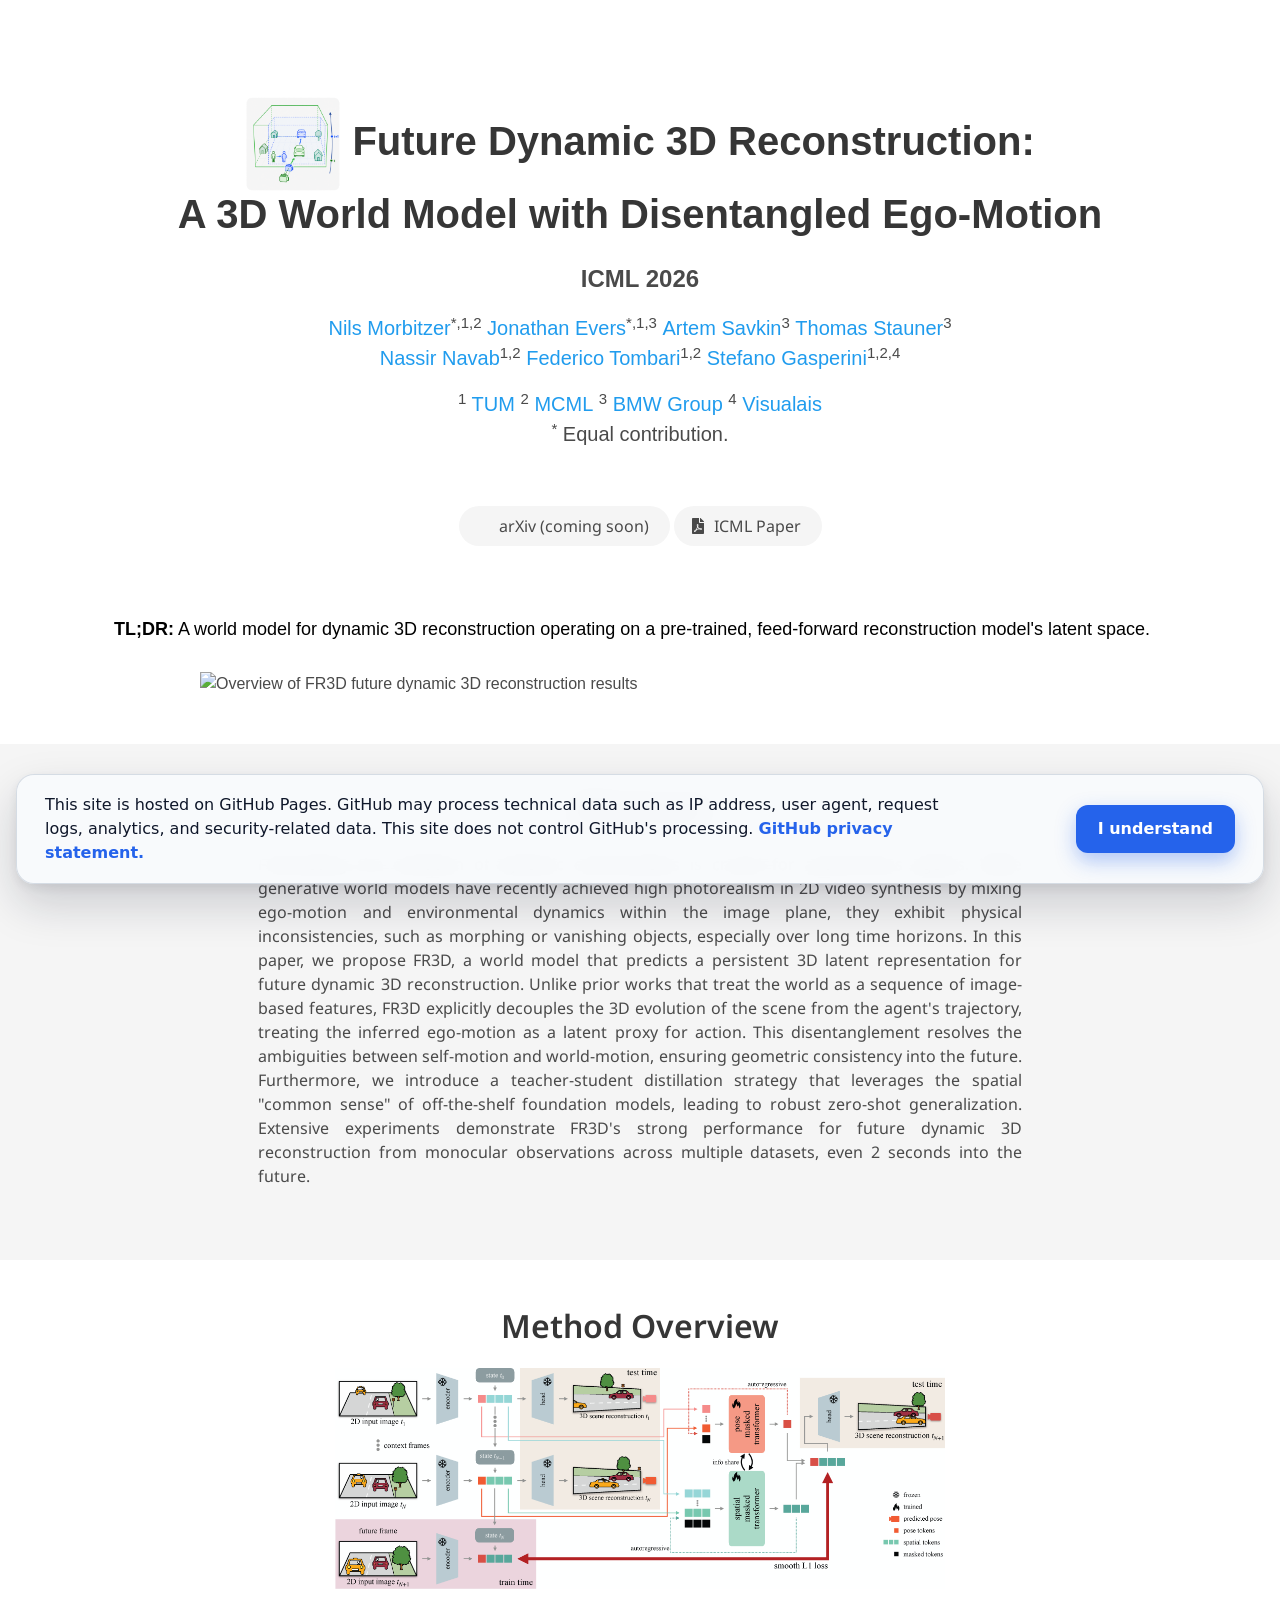
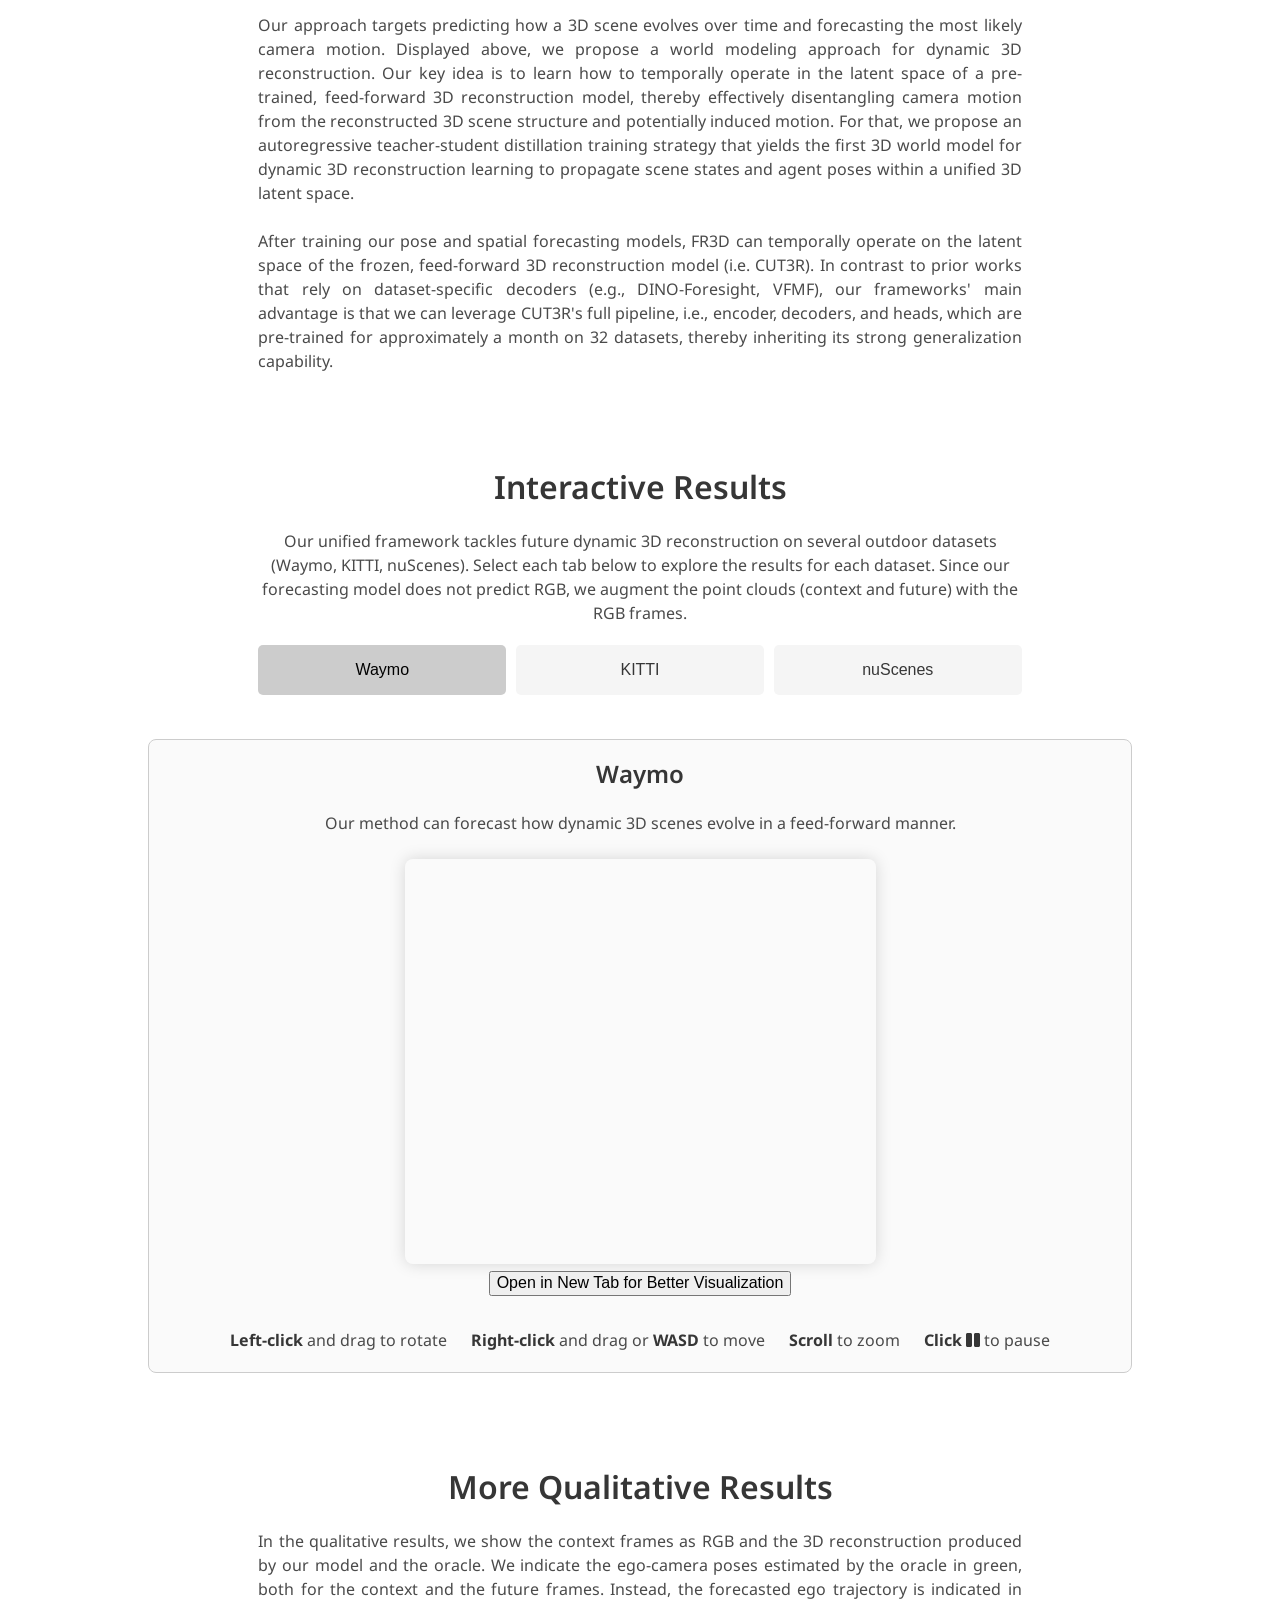
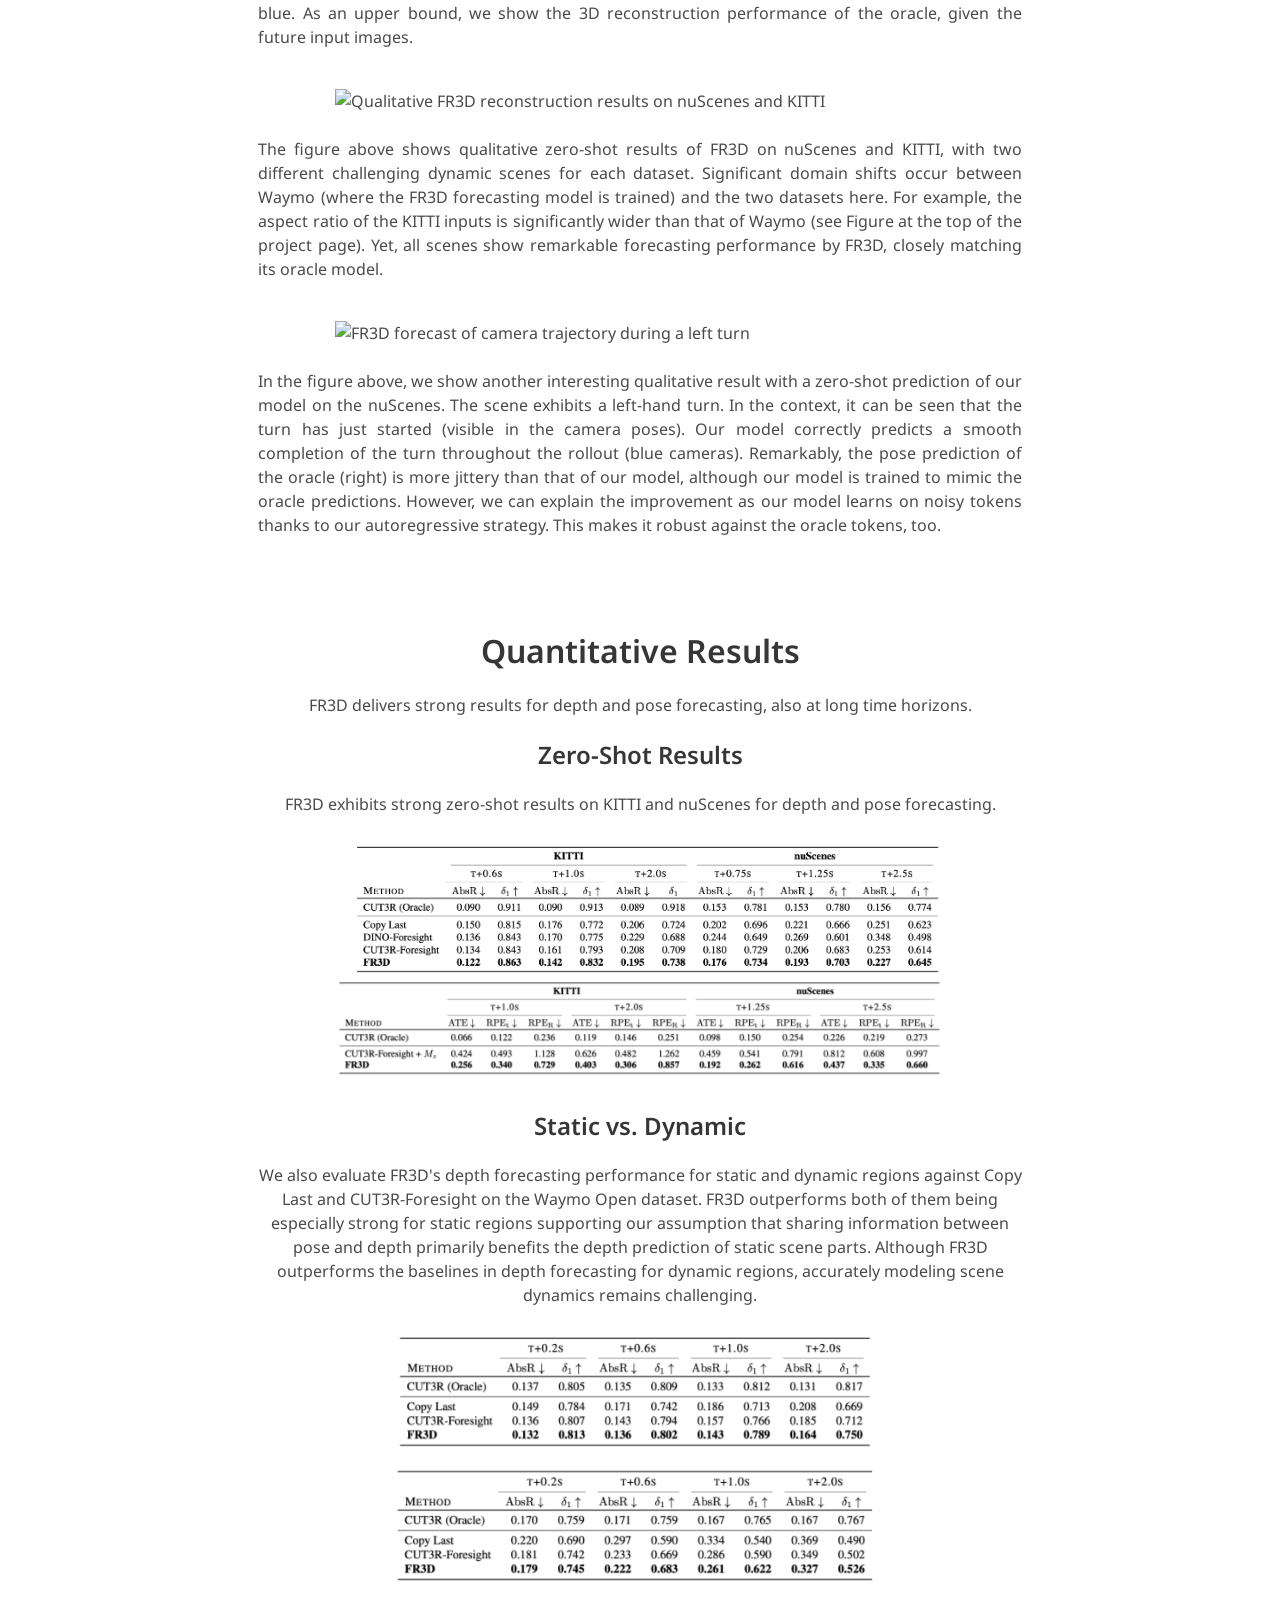
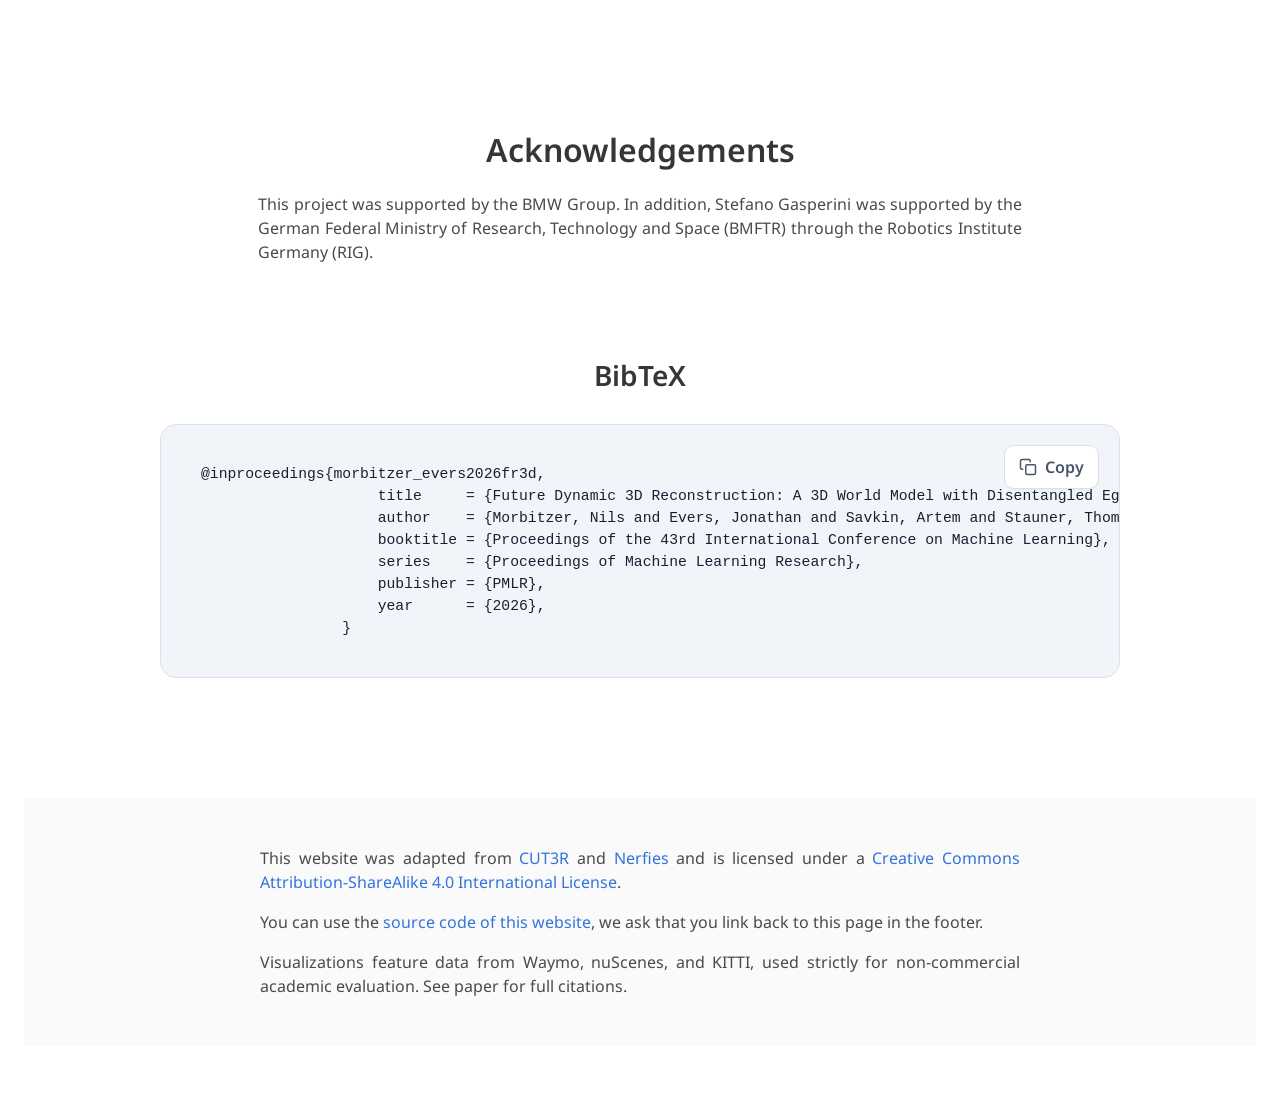
==== index.html @ fc0b4410 "Small text update" ====
<!DOCTYPE html>
<html lang="en">

<head>
    <meta charset="utf-8">
    <meta name="description" content="A world model for dynamic 3D reconstruction operating on a pre-trained, feed-forward reconstruction model's latent space.">
    <meta name="keywords" content="FR3D">
    <meta name="viewport" content="width=device-width, initial-scale=1">
    <title>Future Dynamic 3D Reconstruction: A 3D World Model with Disentangled Ego-Motion</title>

    <link rel="icon" type="image/png" sizes="32x32" href="static/images/icon.png">

    <meta property="og:image" content="https://fr3d-wm.github.io/static/images/icon.png">
    <meta property="og:image:type" content="image/png">
    <meta property="og:type" content="website">
    <meta name="twitter:card" content="summary_large_image">
    <meta name="twitter:title" content="Future Dynamic 3D Reconstruction: A 3D World Model with Disentangled Ego-Motion">
    <meta name="twitter:description"
        content="A world model for dynamic 3D reconstruction operating on a pre-trained, feed-forward reconstruction model's latent space.">
    <meta name="twitter:image" content="https://fr3d-wm.github.io/static/images/icon.png">
    <link href="https://fonts.googleapis.com/css?family=Google+Sans:400,600|Noto+Sans:400,600|Castoro:400,600"
        rel="stylesheet">
    <link href="https://cdn.jsdelivr.net/npm/modern-normalize@3.0.1/modern-normalize.min.css" rel="stylesheet" />
    <link href="https://cdnjs.cloudflare.com/ajax/libs/tabler-icons/3.19.0/tabler-icons-outline.min.css"
        rel="stylesheet" />
    <link rel="stylesheet" href="./static/css/bulma.min.css">
    <link rel="stylesheet" href="./static/css/bulma-carousel.min.css">
    <link rel="stylesheet" href="./static/css/fontawesome.all.min.css">
    <link rel="stylesheet" href="https://cdn.jsdelivr.net/gh/jpswalsh/academicons@1/css/academicons.min.css">
    <link rel="stylesheet" href="./static/css/index.css">
    <script type="module" src="https://cdn.jsdelivr.net/npm/@google/model-viewer@latest/dist/model-viewer.js"></script>
    <script type="module" src="https://unpkg.com/@google/model-viewer/dist/model-viewer.min.js"></script>
    <script nomodule src="https://unpkg.com/@google/model-viewer/dist/model-viewer-legacy.js"></script>
    <script src="https://ajax.googleapis.com/ajax/libs/jquery/3.5.1/jquery.min.js"></script>
    <script defer src="./static/js/fontawesome.all.min.js"></script>
    <script defer src="./static/js/bulma-carousel.min.js"></script>
    <script defer src="./static/js/index.js"></script>
    <script defer src="./static/js/lazy.js"></script>
    <style>
        .center-image {
            display: block;
            margin: 0 auto;
        }


        .blend-img-item {
            background: #f5f5f5;
        }

        .item {
            margin: 10px;
        }

        .blend-img-background {
            mix-blend-mode: multiply;
        }

        #interactive {
            position: relative;
            display: inline-block;
            width: 768px;
            aspect-ratio: 16/9;
            max-width: 100%;
            border: 2px solid #fff;
            border-radius: 6px;
            overflow: hidden;
            box-shadow: 0 0 4px #000;

        }

        #interactive canvas,
        #interactive #glfailed,
        #interactive #loading {
            display: block;
            position: absolute;
            width: 100%;
            height: 100%;
            touch-action: none;
        }

        #interactive #glfailed {
            color: #f88;
            background: black;
            display: none;
        }

        #interactive #loading {
            color: #000;
            font-size: 32px;
            font-weight: bold;
            background: rgba(255, 255, 255, 0.8);
            display: none;
        }

        .iframe-container {
            width: 50%;
            max-width: 32em;
        }

        .vframe {
            border-radius: 0.5em;
            width: 100%;
            height: auto;
            aspect-ratio: 32 / 27.5;
            max-width: 32em;
            max-height: 27.5em;
            border: none;
            box-shadow: 0 0 1em 0em rgba(0, 0, 0, 0.15);
        }

        .large-vframe {
            border-radius: 0.5em;
            width: 100%;
            height: auto;
            aspect-ratio: 32 / 18;
            max-width: 64em;
            max-height: 36em;
            border: none;
            box-shadow: 0 0 1em 0em rgba(0, 0, 0, 0.15);
        }

        .modelviewer-container {
            width: 50%;
            max-width: 32em;
        }

        model-viewer {
            border-radius: 0.5em;
            width: 100%;
            max-width: 32em;
            max-height: 27.5em;
            height: auto;
            aspect-ratio: 32 / 27.5;
            border: none;
            box-shadow: 0 0 1em 0em rgba(0, 0, 0, 0.15);
        }

        .siframe-class {
            display: flex;
            flex-wrap: nowrap;
            justify-content: center;
            gap: 1vw;
            padding: 1vw;
            align-items: start;
        }

        .siframe-class .image-grid {
            display: grid;
            grid-template-columns: repeat(2, 1fr);
            grid-template-rows: repeat(2, 1fr);
            gap: 1vw;
            flex: 1 0 40%;
            max-width: 384px;
        }

        .siframe-class .image-grid img {
            width: 100%;
            height: auto;
            object-fit: cover;
        }

        .siframe-class .iframe-container {
            flex: 1 0 60%;
            max-width: 640px;
        }

        .siframe-class iframe {
            width: 100%;
            border-radius: 0.5em;
            max-width: 640px;
            height: auto;
            aspect-ratio: 5 / 4;
            border: none;
            box-shadow: 0 0 1em 0em rgba(0, 0, 0, 0.15);
        }

        @media (max-width: 768px) {

            .large-vframe {
                width: 100%;
            }

            .iframe-container {
                width: 100%;
            }

            model-viewer {
                max-width: 100%;
                margin: 0 auto;
            }
        }

        .load img {
            width: 100px;
            height: 70px;
            object-fit: cover;
            margin: 4px;
            border: 2px solid #fff;
            box-shadow: 0 0 4px #888;
            border-radius: 6px;
            vertical-align: bottom;
        }

        .load img:active {
            box-shadow: 0 0 4px #000;
            opacity: .8;
        }

        .megabuttons {
            position: absolute;
            left: 5px;
            bottom: 5px;
            text-transform: uppercase;
            text-align: left;
        }

        nav {
            text-align: center;
        }

        nav ul {
            list-style: none;
            padding: 0;
            margin: 20px auto;
            display: flex;
            justify-content: center;
            align-items: stretch;
            width: 100%;
            gap: 10px;
        }

        nav ul li {
            flex: 1;
            display: flex;
            margin: 0;
        }

        nav ul li button {
            display: flex;
            align-items: center;
            justify-content: center;
            background-color: #f5f5f5;
            color: #363636;
            padding: 10px 20px;
            text-decoration: none;
            border: none;
            border-radius: 5px;
            font-size: 16px;
            cursor: pointer;
            transition: background-color 0.3s ease, transform 0.2s ease;
            min-height: 50px;
            flex-grow: 1;
            box-sizing: border-box;
            overflow: hidden;
        }


        nav ul li button:hover {
            background-color: #e4e4e4;
            transform: scale(1.05);
        }

        nav ul li button:active {
            background-color: #d3d3d3;
            transform: scale(0.95);
        }

        nav ul li button.active {
            background-color: #cccccc; /* Change color to indicate active tab */
            color: #000000; /* Optional: Change text color if needed */
        }


        .dynamic-section {
            display: none;
            padding: 1rem 0;
        }



        .grid-container-2x6 {
            display: grid;
            grid-template-columns: repeat(6, 1fr);
            grid-template-rows: repeat(2, auto);
            gap: 10px;
            padding: 20px;
            max-width: 80%;
            margin: auto;
        }

        .grid-container-2x6 img {
            width: 100%;
            height: auto;
        }

        .grid-container-1x6 {
            display: grid;
            grid-template-columns: repeat(6, 1fr);
            grid-template-rows: repeat(1, auto);
            gap: 10px;
            padding: 20px;
            max-width: 80%;
            margin: auto;
        }

        .grid-container-1x6 img {
            width: 100%;
            height: auto;
        }

        .panel-style {
            background-color: #fafafa;
            padding: 20px;
            margin: 20px auto;
            border: 1px solid #ccc;
            border-radius: 8px;
        }

        .bibtex-section {
            padding-top: 3rem;
            padding-bottom: 6rem;
        }

        .bibtex-heading {
            margin-bottom: 2rem !important;
            text-align: center;
            font-size: 1.75rem !important;
        }

        .bibtex-wrapper {
            position: relative;
            overflow: hidden;
            border: 1px solid #d8e1ec;
            border-radius: 16px;
            background: #f1f5f9;
        }

        .copy-btn {
            position: absolute;
            top: 20px;
            right: 20px;
            z-index: 2;
            display: inline-flex;
            align-items: center;
            gap: 8px;
            padding: 9px 14px;
            border: 1px solid #d6dfeb;
            border-radius: 10px;
            background: #ffffff;
            color: #475569;
            font: inherit;
            font-weight: 600;
            cursor: pointer;
            box-shadow: 0 1px 2px rgba(15, 23, 42, 0.04);
            transition: color 0.15s ease, border-color 0.15s ease, box-shadow 0.15s ease;
        }

        .copy-btn:hover {
            color: #2563eb;
            border-color: #a9bde2;
            box-shadow: 0 4px 12px rgba(15, 23, 42, 0.08);
        }

        .copy-btn.copied {
            color: #15803d;
            border-color: #86c99d;
        }

        .static-bib {
            margin: 0 !important;
            padding: 38px 150px 38px 40px !important;
            border: 0;
            background: transparent !important;
            color: #172033;
            font-size: 0.92rem;
            line-height: 1.5;
            white-space: pre-wrap;
            overflow-wrap: anywhere;
        }

        .static-bib code {
            background: transparent;
            color: inherit;
            font-family: "SFMono-Regular", Consolas, "Liberation Mono", Menlo, monospace;
        }

        @media (max-width: 700px) {
            .bibtex-heading {
                margin-bottom: 1.5rem !important;
                font-size: 1.5rem !important;
            }

            .copy-btn {
                top: 14px;
                right: 14px;
            }

            .static-bib {
                padding: 70px 20px 26px !important;
                font-size: 0.78rem;
            }
        }

        .github-pages-notice {
            position: fixed;
            left: 16px;
            right: 16px;
            bottom: 16px;
            z-index: 9999;
        
            display: flex;
            flex-direction: row;
            align-items: center;
            justify-content: space-between;
            gap: 24px;
        
            max-width: 1400px;
            margin: 0 auto;
            padding: 18px 28px;
        
            box-sizing: border-box;
            border-radius: 18px;
        
            background: rgba(248, 250, 252, 0.96);
            color: #0f172a;
        
            border: 1px solid rgba(148, 163, 184, 0.35);
            box-shadow:
                0 20px 45px rgba(15, 23, 42, 0.18),
                0 4px 12px rgba(15, 23, 42, 0.08);
        
            backdrop-filter: blur(12px);
            -webkit-backdrop-filter: blur(12px);
        
            font-family: system-ui, -apple-system, BlinkMacSystemFont, "Segoe UI", sans-serif;
            font-size: 1rem;
            line-height: 1.5;
        
            cursor: pointer;
        }
        
        .github-pages-notice--hidden {
            display: none !important;
        }
        
        .github-pages-notice__text {
            flex: 1 1 auto;
            min-width: 0;
            margin: 0;
        
            white-space: normal;
            overflow-wrap: normal;
            word-break: normal;
        }
        
        .github-pages-notice__text a {
            color: #2563eb;
            text-decoration: none;
            font-weight: 600;
        }
        
        .github-pages-notice__text a:hover {
            text-decoration: underline;
        }
        
        .github-pages-notice__button {
            all: unset;
        
            flex: 0 0 auto;
        
            display: inline-flex;
            align-items: center;
            justify-content: center;
        
            min-width: 140px;
            padding: 12px 22px;
        
            border-radius: 12px;
            box-sizing: border-box;
        
            background: #2563eb;
            color: #ffffff;
        
            font-family: system-ui, -apple-system, BlinkMacSystemFont, "Segoe UI", sans-serif;
            font-size: 1rem;
            font-weight: 700;
            line-height: 1.2;
            text-align: center;
        
            cursor: pointer;
            box-shadow: 0 8px 20px rgba(37, 99, 235, 0.35);
        
            transition:
                background 0.15s ease,
                transform 0.15s ease,
                box-shadow 0.15s ease;
        }
        
        .github-pages-notice__button:hover {
            background: #1d4ed8;
            transform: translateY(-1px);
            box-shadow: 0 10px 24px rgba(37, 99, 235, 0.45);
        }
        
        .github-pages-notice__button:active {
            transform: translateY(0);
            box-shadow: 0 6px 16px rgba(37, 99, 235, 0.35);
        }
        
        .github-pages-notice__button:focus-visible {
            outline: 3px solid rgba(37, 99, 235, 0.35);
            outline-offset: 3px;
        }
        
        @media (max-width: 700px) {
            .github-pages-notice {
                left: 12px;
                right: 12px;
                bottom: 12px;
            
                flex-direction: column;
                align-items: stretch;
                gap: 14px;
            
                padding: 16px;
                font-size: 0.95rem;
            }
        
            .github-pages-notice__button {
                width: auto;
                min-width: 0;
            }
        }
    </style>
</head>

<body>
    <section class="hero">
      <div class="hero-body" style="padding-top:6rem">
      <!-- style="background-color: rgb(240,240,240);"-->
        <div class="container is-max-desktop">
          <div class="columns is-centered">
            <div class="column has-text-centered">
                <h1 class="title is-2 publication-title" style="margin-bottom:0rem">
                    <img src="https://fr3d-wm.github.io/static/images/icon.png" alt="FR3D logo"
                        style="max-width: 96px; vertical-align: middle;">
                    <strong>Future Dynamic 3D Reconstruction:<br>A 3D World Model with Disentangled Ego-Motion</strong>
                </h1>

            <div class="is-size-4 publication-authors">
                <span class="author-block" style="padding-top:1.5rem; padding-bottom:1rem;"><b>ICML 2026</b></span>
            </div>

            <div class="is-size-5 publication-authors" style="padding-bottom:1rem">
                <span class="author-block">
                  <a href="https://www.cs.cit.tum.de/camp/members/nils-morbitzer/" target="_blank" rel="noopener noreferrer">Nils Morbitzer</a><sup>*,1,2</sup>
    	        </span>
                <span class="author-block">
                  <a href="" target="_blank" rel="noopener noreferrer">Jonathan Evers</a><sup>*,1,3</sup>
                </span>
                <span class="author-block">
                  <a href="https://scholar.google.com/citations?user=_yXe7u4AAAAJ&hl=de" target="_blank" rel="noopener noreferrer">Artem Savkin</a><sup>3</sup>
                </span>
                <span class="author-block">
                  <a href="https://dblp.org/pid/59/3884.html" target="_blank" rel="noopener noreferrer">Thomas Stauner</a><sup>3</sup>
                </span>
                <br>
                <span class="author-block">
                  <a href="https://www.cs.cit.tum.de/camp/members/cv-nassir-navab/nassir-navab/" target="_blank" rel="noopener noreferrer">Nassir Navab</a><sup>1,2</sup>
                </span>
                <span class="author-block">
                  <a href="https://federicotombari.github.io" target="_blank" rel="noopener noreferrer">Federico Tombari</a><sup>1,2</sup>
                </span>
                <span class="author-block">
                  <a href="https://www.cs.cit.tum.de/camp/members/stefano-gasperini/" target="_blank" rel="noopener noreferrer">Stefano Gasperini</a><sup>1,2,4</sup>
    	          </span>
              </div>

              <div class="is-size-5 publication-authors">
                <span class="author-block"><sup>1</sup> <a href="https://www.cs.cit.tum.de/camp/start" target="_blank" rel="noopener noreferrer">TUM</a></span>
                <span class="author-block"><sup>2</sup> <a href="https://mcml.ai" target="_blank" rel="noopener noreferrer">MCML</a></span>
                <span class="author-block"><sup>3</sup> <a href="https://www.bmw.de/de/index.html" target="_blank" rel="noopener noreferrer">BMW Group</a></span>
                <span class="author-block"><sup>4</sup> <a href="https://www.visualais.io" target="_blank" rel="noopener noreferrer">Visualais</a></span>
              </div>

              <div class="is-size-5 publication-authors" style="padding-bottom:1rem">
                <span class="author-block"><sup>*</sup> Equal contribution.</span>
              </div>

              <div class="column has-text-centered">
                <div class="publication-links mt-5">
                  <!-- arXiv -->
                  <span class="link-block">
                    <a href="" class="button is-normal is-rounded is-light is-disabled" aria-disabled">
                      <span class="icon"><i class="ai ai-arxiv"></i></span>
                      <span>arXiv (coming soon)</span>
                    </a>
                  </span>

                  <!-- Paper -->
                  <span class="link-block">
                    <a href="https://icml.cc/virtual/2026/poster/60566" class="button is-normal is-rounded is-light is-disabled" aria-disabled">
                      <span class="icon"><svg class="svg-inline--fa fa-file-pdf fa-w-12" aria-hidden="true" focusable="false" data-prefix="fas" data-icon="file-pdf" role="img" xmlns="http://www.w3.org/2000/svg" viewBox="0 0 384 512" data-fa-i2svg=""><path fill="currentColor" d="M181.9 256.1c-5-16-4.9-46.9-2-46.9 8.4 0 7.6 36.9 2 46.9zm-1.7 47.2c-7.7 20.2-17.3 43.3-28.4 62.7 18.3-7 39-17.2 62.9-21.9-12.7-9.6-24.9-23.4-34.5-40.8zM86.1 428.1c0 .8 13.2-5.4 34.9-40.2-6.7 6.3-29.1 24.5-34.9 40.2zM248 160h136v328c0 13.3-10.7 24-24 24H24c-13.3 0-24-10.7-24-24V24C0 10.7 10.7 0 24 0h200v136c0 13.2 10.8 24 24 24zm-8 171.8c-20-12.2-33.3-29-42.7-53.8 4.5-18.5 11.6-46.6 6.2-64.2-4.7-29.4-42.4-26.5-47.8-6.8-5 18.3-.4 44.1 8.1 77-11.6 27.6-28.7 64.6-40.8 85.8-.1 0-.1.1-.2.1-27.1 13.9-73.6 44.5-54.5 68 5.6 6.9 16 10 21.5 10 17.9 0 35.7-18 61.1-61.8 25.8-8.5 54.1-19.1 79-23.2 21.7 11.8 47.1 19.5 64 19.5 29.2 0 31.2-32 19.7-43.4-13.9-13.6-54.3-9.7-73.6-7.2zM377 105L279 7c-4.5-4.5-10.6-7-17-7h-6v128h128v-6.1c0-6.3-2.5-12.4-7-16.9zm-74.1 255.3c4.1-2.7-2.5-11.9-42.8-9 37.1 15.8 42.8 9 42.8 9z"></path></svg><!-- <i class="fas fa-file-pdf"></i> Font Awesome fontawesome.com --></span>
                      <span>ICML Paper</span>
                    </a>
                  </span>
                </div>

              </div>
            </div>
          </div>
        </div>
      </div>
    </section>


    <section class="hero teaser">
        <div class="container fluid">
            <div class="hero-body is-max-widescreen">
                <div class="columns is-centered">
                    <div class="column is-centered is-full">
                        <div class="notification is-centered is-info is-rounded"
                            style="text-align: center; padding-bottom: 5px; padding-top: 5px; background-color: #ffffff;">
                            <h6 style="text-align: center; color:rgb(0, 0, 0); font-size: 18px">
                                <strong>TL;DR:</strong> A world model for dynamic 3D reconstruction operating on a pre-trained, feed-forward reconstruction model's latent space.
                            </h6>
                        </div>
                        <div>
                            <img src="https://fr3d-wm.github.io/static/images/teaser.png"
                                alt="Overview of FR3D future dynamic 3D reconstruction results"
                                class="blend-img-background center-image" width="80%" loading="lazy" />
                        </div>
                    </div>
                </div>
                <!--<center>
                    <video id="teaser" preload="auto" autoplay muted loop playsinline width="95%"
                        style="pointer-events: none;">
                        <source src="./static/videos/cut3r_factory.mp4" type="video/mp4">
                    </video>
                </center>-->
            </div>
        </div>
    </section>

    <section class="section has-background-light">
        <div class="container is-max-desktop">
            <div class="columns is-centered has-text-centered">
                <div class="column is-four-fifths">
                    <h2 class="title is-3">Abstract</h2>
                    <div class="content has-text-justified">
                        <p>
                            Forecasting the evolution of dynamic environments is crucial for autonomous agents.
                            While generative world models have recently achieved high photorealism in 2D video synthesis by mixing ego-motion and environmental dynamics within the image plane, they exhibit physical inconsistencies, such as morphing or vanishing objects, especially over long time horizons.
                            In this paper, we propose FR3D, a world model that predicts a persistent 3D latent representation for future dynamic 3D reconstruction.
                            Unlike prior works that treat the world as a sequence of image-based features, FR3D explicitly decouples the 3D evolution of the scene from the agent's trajectory, treating the inferred ego-motion as a latent proxy for action.
                            This disentanglement resolves the ambiguities between self-motion and world-motion, ensuring geometric consistency into the future.
                            Furthermore, we introduce a teacher-student distillation strategy that leverages the spatial "common sense" of off-the-shelf foundation models, leading to robust zero-shot generalization.
                            Extensive experiments demonstrate FR3D's strong performance for future dynamic 3D reconstruction from monocular observations across multiple datasets, even 2 seconds into the future.
                        </p>
                    </div>
                </div>
            </div>
        </div><br>
    </section>

    <section class="section">
        <div class="container is-max-desktop">
            <div class="columns is-centered has-text-centered">
                <div class="column is-four-fifths">
                    <h2 class="title is-3">Method Overview</h2>
                    <div class="content has-text-centered">
                        <div>
                            <img src="https://fr3d-wm.github.io/static/images/framework.png"
                                alt="Overview of the FR3D architecture and forecasting pipeline"
                                class="blend-img-background center-image" width="80%" loading="lazy" />
                        </div>
                        <br>
                        <div class="content has-text-justified">
                            <p>
                                Our approach targets predicting how a 3D scene evolves over time and forecasting the most likely camera motion. Displayed above, we propose a world modeling approach for dynamic 3D reconstruction.
                                Our key idea is to learn how to temporally operate in the latent space of a pre-trained, feed-forward 3D reconstruction model, thereby effectively disentangling camera motion from the reconstructed 3D scene structure and potentially induced motion.
                                For that, we propose an autoregressive teacher-student distillation training strategy that yields the first 3D world model for dynamic 3D reconstruction learning to propagate scene states and agent poses within a unified 3D latent space.
                            </p>
                        </div>

                        <div class="level-set has-text-justified">
                            <p>
                                After training our pose and spatial forecasting models, FR3D can temporally operate on the latent space of the frozen, feed-forward 3D reconstruction model (i.e. CUT3R).
                                In contrast to prior works that rely on dataset-specific decoders (e.g., DINO-Foresight, VFMF), our frameworks' main advantage is that we can leverage CUT3R's full pipeline, i.e., encoder, decoders, and heads, which are pre-trained for approximately a month on 32 datasets, thereby inheriting its strong generalization capability.
                            </p>
                        </div>
                    </div>
                </div>
            </div>
        </div>
    </section>

    <section class="section">
    <div class="container is-max-desktop">
        <div class="columns is-centered has-text-centered">
            <div class="column is-four-fifths">
                <h2 class="title is-3">Interactive Results</h2>
                <p>
                    Our unified framework tackles future dynamic 3D reconstruction on several outdoor datasets (Waymo, KITTI, nuScenes). Select each tab below to explore the results for
                    each dataset. Since our forecasting model does not predict RGB, we augment the point clouds (context and future) with the RGB frames.
                </p>
                <nav aria-label="Interactive result datasets">
                    <ul role="tablist">
                        <li><button id="nav1" type="button" role="tab" aria-controls="waymo" aria-selected="true" class="active" onclick="showSection('waymo');setActive('nav1');">Waymo</button></li>
                        <li><button id="nav2" type="button" role="tab" aria-controls="kitti" aria-selected="false" onclick="showSection('kitti');setActive('nav2');">KITTI</button></li>
                        <li><button id="nav3" type="button" role="tab" aria-controls="nuscenes" aria-selected="false" onclick="showSection('nuscenes');setActive('nav3');">nuScenes</button></li>
                    </ul>
                </nav>
            </div>
            <script>
                function setActive(activeId) {
                    document.querySelectorAll('[role="tab"]').forEach(function(tab) {
                        const isActive = tab.id === activeId;
                        tab.classList.toggle('active', isActive);
                        tab.setAttribute('aria-selected', isActive ? 'true' : 'false');
                    });
                }
                </script>
        </div>
    </div>
    <script defer src="./static/js/nav.js"></script>

    <section id="waymo" class="section dynamic-section" role="tabpanel" aria-labelledby="nav1">
        <div class="container is-max-desktop">
            <div class="columns is-centered has-text-centered">
                <div class="column is-full  panel-style">
                    <h3 class="title is-4">Waymo</h3>
                    <p>
                        Our method can forecast how dynamic 3D scenes evolve in a feed-forward manner.
                    </p>
                    <br>
                    <div id="waymo-wrapper" style="
              display: flex;
              flex-wrap: nowrap;
              justify-content: center;
              align-items: center;
              gap: 2em;
            ">
                        <div class="iframe-container">
                        <iframe class="vframe" title="Interactive Waymo 3D reconstruction"
                            src="https://fr3d-wm.github.io/build/?playbackPath=/recordings/waymo1.viser&initialCameraPosition=0,0,-3&initialCameraLookAt=0,0,0&initialCameraUp=0,-1,0&baseSpeed=0.8"
                            loading="lazy"></iframe>
                            <button onclick="openInNewTab(this)" data-link="https://fr3d-wm.github.io/build/?playbackPath=/recordings/waymo1.viser&initialCameraPosition=0,0,-3&initialCameraLookAt=0,0,0&initialCameraUp=0,-1,0&synchronizedVideoOverlay=/recordings/waymo1.mp4&baseSpeed=0.8">Open in New Tab for Better Visualization</button>
                        </div>
                    </div>
                    <br>
                    <!-- <div>
            (Results are downsampled for efficient online rendering)
          </div> -->
                    <div class="hide-on-touchscreens" style="
            display: flex;
            justify-content: center;
            gap: 1.5em;
            padding-top: 0.5em;
          ">
                        <div>
                            <i class="ti ti-view-360-arrow"></i> <strong>Left-click</strong> and
                            drag to rotate
                        </div>
                        <div>
                            <i class="ti ti-arrows-move"></i> <strong>Right-click</strong> and
                            drag or
                            <strong>WASD</strong>
                            to move
                        </div>
                        <div><i class="ti ti-zoom"></i> <strong>Scroll</strong> to zoom</div>
                        <div><strong>Click <i class="fas fa-pause"></i></strong> to pause</div>
                    </div>
                </div>
            </div>
        </div><br>
    </section>

    <section id="kitti" class="section dynamic-section" role="tabpanel" aria-labelledby="nav2">
        <div class="container is-max-desktop">
            <div class="columns is-centered has-text-centered">
                <div class="column is-full panel-style">
                    <h2 class="title is-4">KITTI</h2>

                    <p>Our method exhibits strong zero-shot generalization on KITTI.</p>
                    <br>
                    <div id="kitti-wrapper" style="
                    display: flex;
                    flex-wrap: nowrap;
                    justify-content: center;
                    align-items: center;
                    gap: 2em;
                  ">
                        <div class="iframe-container">
                        <iframe class="vframe" title="Interactive KITTI 3D reconstruction"
                            src="https://fr3d-wm.github.io/build/?playbackPath=/recordings/kitti1.viser&initialCameraPosition=0,0,-3&initialCameraLookAt=0,0,0&initialCameraUp=0,-1,0&baseSpeed=0.8"
                            loading="lazy"></iframe>
                            <button onclick="openInNewTab(this)" data-link="https://fr3d-wm.github.io/build/?playbackPath=/recordings/kitti1.viser&initialCameraPosition=0,0,-3&initialCameraLookAt=0,0,0&initialCameraUp=0,-1,0&synchronizedVideoOverlay=/recordings/kitti1.mp4&baseSpeed=0.8">Open in New Tab for Better Visualization</button>
                        </div>
                    </div>
                    <br>
                    <div class="hide-on-touchscreens" style="
                  display: flex;
                  justify-content: center;
                  gap: 1.5em;
                  padding-top: 0.5em;
                ">
                        <div>
                            <i class="ti ti-view-360-arrow"></i> <strong>Left-click</strong> and
                            drag to rotate
                        </div>
                        <div>
                            <i class="ti ti-arrows-move"></i> <strong>Right-click</strong> and
                            drag or
                            <strong>WASD</strong>
                            to move
                        </div>
                        <div><i class="ti ti-zoom"></i> <strong>Scroll</strong> to zoom</div>
                        <div><strong>Click <i class="fas fa-pause"></i></strong> to pause</div>
                    </div>
                </div>
            </div>
        </div>
    </section>

    <section id="nuscenes" class="section dynamic-section" role="tabpanel" aria-labelledby="nav3">
        <div class="container is-max-desktop">
            <div class="columns is-centered has-text-centered">
                <div class="column is-full panel-style">
                    <h2 class="title is-4">nuScenes</h2>

                    <p>Our method exhibits strong zero-shot generalization on nuScenes.</p>
                    <br>
                    <div id="nuscenes-wrapper" style="
                    display: flex;
                    flex-wrap: nowrap;
                    justify-content: center;
                    align-items: center;
                    gap: 2em;
                  ">
                        <div class="iframe-container">
                        <iframe class="vframe" title="Interactive nuScenes 3D reconstruction"
                            src="https://fr3d-wm.github.io/build/?playbackPath=/recordings/nuscenes1.viser&initialCameraPosition=0,0,-3&initialCameraLookAt=0,0,0&initialCameraUp=0,-1,0&baseSpeed=0.8"
                            loading="lazy"></iframe>
                            <button onclick="openInNewTab(this)" data-link="https://fr3d-wm.github.io/build/?playbackPath=/recordings/nuscenes1.viser&initialCameraPosition=0,0,-3&initialCameraLookAt=0,0,0&initialCameraUp=0,-1,0&synchronizedVideoOverlay=/recordings/nuscenes1.mp4&baseSpeed=0.8">Open in New Tab for Better Visualization</button>
                        </div>
                    </div>
                    <br>
                    <div class="hide-on-touchscreens" style="
                  display: flex;
                  justify-content: center;
                  gap: 1.5em;
                  padding-top: 0.5em;
                ">
                        <div>
                            <i class="ti ti-view-360-arrow"></i> <strong>Left-click</strong> and
                            drag to rotate
                        </div>
                        <div>
                            <i class="ti ti-arrows-move"></i> <strong>Right-click</strong> and
                            drag or
                            <strong>WASD</strong>
                            to move
                        </div>
                        <div><i class="ti ti-zoom"></i> <strong>Scroll</strong> to zoom</div>
                        <div><strong>Click <i class="fas fa-pause"></i></strong> to pause</div>
                    </div>
                </div>
            </div>
        </div>
    </section>

    <section class="section">
        <div class="container is-max-desktop">
            <div class="columns is-centered has-text-centered">
                <div class="column is-four-fifths">
                    <h2 class="title is-3">More Qualitative Results</h2>
                    <div class="content has-text-centered">
                        <div class="content has-text-justified">
                            <p>
                                In the qualitative results, we show the context frames as RGB and the 3D reconstruction produced by our model and the oracle.
                                We indicate the ego-camera poses estimated by the oracle in green, both for the context and the future frames.
                                Instead, the forecasted ego trajectory is indicated in blue.
                                As an upper bound, we show the 3D reconstruction performance of the oracle, given the future input images.
                            </p>
                            <br>
                            <div>
                                <img src="https://fr3d-wm.github.io/static/images/qualitatives.png"
                                    alt="Qualitative FR3D reconstruction results on nuScenes and KITTI"
                                    class="blend-img-background center-image" width="80%" loading="lazy" />
                            </div>
                            <br>
                            <p>
                                The figure above shows qualitative zero-shot results of FR3D on nuScenes and KITTI, with two different challenging dynamic scenes for each dataset.
                                Significant domain shifts occur between Waymo (where the FR3D forecasting model is trained) and the two datasets here.
                                For example, the aspect ratio of the KITTI inputs is significantly wider than that of Waymo (see Figure at the top of the project page).
                                Yet, all scenes show remarkable forecasting performance by FR3D, closely matching its oracle model.
                            </p>
                            <br>
                            <div>
                                <img src="https://fr3d-wm.github.io/static/images/turn.png"
                                    alt="FR3D forecast of camera trajectory during a left turn"
                                    class="blend-img-background center-image" width="80%" loading="lazy" />
                            </div>
                            <br>
                            <p>
                                In the figure above, we show another interesting qualitative result with a zero-shot prediction of our model on the nuScenes.
                                The scene exhibits a left-hand turn.
                                In the context, it can be seen that the turn has just started (visible in the camera poses).
                                Our model correctly predicts a smooth completion of the turn throughout the rollout (blue cameras).
                                Remarkably, the pose prediction of the oracle (right) is more jittery than that of our model, although our model is trained to mimic the oracle predictions.
                                However, we can explain the improvement as our model learns on noisy tokens thanks to our autoregressive strategy. This makes it robust against the oracle tokens, too.
                            </p>
                        </div>
                    </div>
                </div>
            </div>
        </div>
    </section>

    <section class="section">
        <div class="container is-max-desktop">
            <div class="columns is-centered has-text-centered">
                <div class="column is-four-fifths">
                    <h2 class="title is-3">Quantitative Results</h2>
                    <div class="content has-text-centered">
                        <p>
                            FR3D delivers strong results for depth and pose forecasting, also at long time horizons.
                        </p>
                    </div>
                    <div class="content has-text-centered">
                        <h2 class="title is-4" id="zero-shot-results">Zero-Shot Results</h2>
                        <div class="content has-text-centered">
                            <p>
                                FR3D exhibits strong zero-shot results on KITTI and nuScenes for depth and pose forecasting.
                            </p>
                        </div>
                        <div>
                            <img src="https://fr3d-wm.github.io/static/images/quantitatives_zero_shot_depth_med.png"
                                alt="Quantitative zero-shot depth forecasting results on KITTI and nuScenes"
                                class="blend-img-background center-image" width="80%" loading="lazy" />
                        </div>
                        <div>
                            <img src="https://fr3d-wm.github.io/static/images/quantitatives_zero_shot_pose_sim.png"
                                alt="Quantitative zero-shot pose forecasting results on KITTI and nuScenes"
                                class="blend-img-background center-image" width="80%" loading="lazy" />
                        </div>
                        <h2 class="title is-4" id="static-dynamic-results">Static vs. Dynamic</h2>
                        <div class="content has-text-centered">
                            <p>
                                We also evaluate FR3D's depth forecasting performance for static and dynamic regions against Copy Last and CUT3R-Foresight on the Waymo Open dataset.
                                FR3D outperforms both of them being especially strong for static regions supporting our assumption that sharing information between pose and depth primarily benefits the depth prediction of static scene parts.
                                Although FR3D outperforms the baselines in depth forecasting for dynamic regions, accurately modeling scene dynamics remains challenging.
                            </p>
                        </div>
                        <div>
                            <img src="https://fr3d-wm.github.io/static/images/quantitatives_zero_shot_depth_med_static.png"
                                alt="Depth forecasting comparison for static regions on Waymo"
                                class="blend-img-background center-image" width="80%" loading="lazy" />
                        </div>
                        <div>
                            <img src="https://fr3d-wm.github.io/static/images/quantitatives_zero_shot_depth_med_dynamic.png"
                                alt="Depth forecasting comparison for dynamic regions on Waymo"
                                class="blend-img-background center-image" width="80%" loading="lazy" />
                        </div>
                    </div>
                </div>
            </div>
        </div>
    </section>

    <section class="section">
        <div class="container is-max-desktop">
            <div class="columns is-centered has-text-centered">
                <div class="column is-four-fifths"><br><br>
                    <h2 class="title is-3">Acknowledgements</h2>
                    <div class="content has-text-justified">
                        This project was supported by the BMW Group. In addition,
                        Stefano Gasperini was supported by the German Federal
                        Ministry of Research, Technology and Space (BMFTR)
                        through the Robotics Institute Germany (RIG).
                    </div>
                </div>
            </div>
        </div>
    </section>

    <section class="section bibtex-section" id="BibTeX">
        <div class="container is-max-desktop content">
            <h2 class="title bibtex-heading">BibTeX</h2>

            <div class="bibtex-wrapper">
                <button class="copy-btn" type="button" onclick="copyBibtex(this)" title="Copy BibTeX to clipboard">
                    <svg xmlns="http://www.w3.org/2000/svg" width="18" height="18" viewBox="0 0 24 24" fill="none" stroke="currentColor" stroke-width="2" stroke-linecap="round" stroke-linejoin="round" aria-hidden="true">
                        <rect x="9" y="9" width="13" height="13" rx="2" ry="2"></rect>
                        <path d="M5 15H4a2 2 0 0 1-2-2V4a2 2 0 0 1 2-2h9a2 2 0 0 1 2 2v1"></path>
                    </svg>
                    <span>Copy</span>
                </button>

                <pre class="static-bib"><code>@inproceedings{morbitzer_evers2026fr3d,
                    title     = {Future Dynamic 3D Reconstruction: A 3D World Model with Disentangled Ego-Motion},
                    author    = {Morbitzer, Nils and Evers, Jonathan and Savkin, Artem and Stauner, Thomas and Navab, Nassir and Tombari, Federico and Gasperini, Stefano},
                    booktitle = {Proceedings of the 43rd International Conference on Machine Learning},
                    series    = {Proceedings of Machine Learning Research},
                    publisher = {PMLR},
                    year      = {2026},
                }</code></pre>
            </div>
        </div>
    </section>

    <br>

    <footer class="footer" style="padding-bottom:3rem">
      <div class="container">
        <div class="columns is-centered">
          <div class="column is-8 has-text-justified">
            <div class="content">
                <p>
                    This website was adapted from <a href="https://cut3r.github.io" target="_blank" rel="noopener noreferrer">CUT3R</a> and <a href="https://nerfies.github.io" target="_blank" rel="noopener noreferrer">Nerfies</a> and is licensed under a <a rel="license" href="http://creativecommons.org/licenses/by-sa/4.0/" target="_blank" rel="noopener noreferrer">Creative
                    Commons Attribution-ShareAlike 4.0 International License</a>.
                </p>
                <p>
                    You can use the <a href="https://github.com/fr3d-wm/fr3d-wm.github.io">source code of this website</a>, we ask that you link back to this page in the footer.
                </p>
                <p>
                    Visualizations feature data from Waymo, nuScenes, and KITTI, used strictly for non-commercial academic evaluation. See paper for full citations.
                </p>
            </div>
          </div>
        </div>
      </div>
    </footer>

<!-- GitHub Pages Notice Banner -->
<div id="github-pages-notice" class="notice-banner" hidden>
  <p class="notice-text">
    This site is hosted on GitHub Pages. GitHub may process technical data such as
    IP address, user agent, request logs, analytics, and security-related data.
    This site does not control GitHub's processing.
    <a
      href="https://docs.github.com/en/site-policy/privacy-policies/github-privacy-statement"
      target="_blank"
      rel="noopener noreferrer"
    >
      GitHub privacy statement.
    </a>
  </p>

  <button id="accept-notice" class="notice-button">
    I understand
  </button>
</div>

<style>
  .notice-banner {
    position: fixed;
    left: 16px;
    right: 16px;
    bottom: 16px;
    z-index: 9999;

    display: flex;
    align-items: center;
    justify-content: space-between;
    gap: 24px;

    padding: 18px 28px;
    border-radius: 18px;

    background: rgba(248, 250, 252, 0.96);
    color: #0f172a;

    border: 1px solid rgba(148, 163, 184, 0.35);
    box-shadow:
      0 20px 45px rgba(15, 23, 42, 0.18),
      0 4px 12px rgba(15, 23, 42, 0.08);

    backdrop-filter: blur(12px);
    -webkit-backdrop-filter: blur(12px);

    font-family: system-ui, -apple-system, BlinkMacSystemFont, "Segoe UI", sans-serif;
    font-size: 1rem;
    line-height: 1.5;

    box-sizing: border-box;
  }

  .notice-banner[hidden] {
    display: none;
  }

  .notice-text {
    margin: 0;
    max-width: 920px;
  }

  .notice-text a {
    color: #2563eb;
    text-decoration: none;
    font-weight: 600;
  }

  .notice-text a:hover {
    text-decoration: underline;
  }

  .notice-button {
    flex-shrink: 0;

    border: 0;
    border-radius: 12px;
    padding: 12px 22px;

    background: #2563eb;
    color: #ffffff;

    font: inherit;
    font-weight: 700;

    cursor: pointer;
    box-shadow: 0 8px 20px rgba(37, 99, 235, 0.35);

    transition:
      background 0.15s ease,
      transform 0.15s ease,
      box-shadow 0.15s ease;
  }

  .notice-button:hover {
    background: #1d4ed8;
    transform: translateY(-1px);
    box-shadow: 0 10px 24px rgba(37, 99, 235, 0.45);
  }

  .notice-button:active {
    transform: translateY(0);
    box-shadow: 0 6px 16px rgba(37, 99, 235, 0.35);
  }

  @media (max-width: 700px) {
    .notice-banner {
      flex-direction: column;
      align-items: stretch;
      padding: 18px;
      font-size: 0.95rem;
    }

    .notice-button {
      width: 100%;
    }
  }
</style>

<script>
  async function copyBibtex(button) {
    const code = button.parentElement.querySelector(".static-bib code");
    const bibtex = code.textContent.trim();
    const label = button.querySelector("span");

    try {
      if (navigator.clipboard && window.isSecureContext) {
        await navigator.clipboard.writeText(bibtex);
      } else {
        const textarea = document.createElement("textarea");
        textarea.value = bibtex;
        textarea.setAttribute("readonly", "");
        textarea.style.position = "fixed";
        textarea.style.opacity = "0";
        document.body.appendChild(textarea);
        textarea.select();

        const copied = document.execCommand("copy");
        textarea.remove();

        if (!copied) {
          throw new Error("Copy command failed");
        }
      }

      label.textContent = "Copied";
      button.classList.add("copied");
    } catch (error) {
      label.textContent = "Copy failed";
      console.error("Could not copy BibTeX:", error);
    }

    window.setTimeout(function () {
      label.textContent = "Copy";
      button.classList.remove("copied");
    }, 1500);
  }

  document.addEventListener("DOMContentLoaded", function () {
    const noticeBanner = document.getElementById("github-pages-notice");
    const acceptButton = document.getElementById("accept-notice");

    const hasAcknowledged =
      localStorage.getItem("githubPagesNoticeAcknowledged") === "true";

    if (!hasAcknowledged) {
      noticeBanner.hidden = false;
    }

    function acknowledgeNotice() {
      localStorage.setItem("githubPagesNoticeAcknowledged", "true");
      noticeBanner.hidden = true;
    }

    // Click on button
    acceptButton.addEventListener("click", function (event) {
      event.stopPropagation();
      acknowledgeNotice();
    });

    // Click anywhere on banner, except the privacy-policy link
    noticeBanner.addEventListener("click", function (event) {
      if (event.target.closest("a")) {
        return;
      }

      acknowledgeNotice();
    });
  });
</script>

</body>

</html>
---- static/css/index.css ----
body {
    font-family: 'Noto Sans', sans-serif;
  }
  
  
  .footer .icon-link {
      font-size: 25px;
      color: #000;
  }
  
  .link-block a {
      margin-top: 5px;
      margin-bottom: 5px;
  }
  
  .dnerf {
    font-variant: small-caps;
  }
  
  
  .teaser .hero-body {
    padding-top: 0;
    padding-bottom: 3rem;
  }
  
  .nopadding {
      padding: 10px!important;
  }
  
  .teaser {
    font-family: 'Google Sans', sans-serif;
  }
  
  
  .publication-title {
  }
  
  .publication-banner {
    max-height: parent;
  
  }
  
  .publication-banner video {
    position: relative;
    left: auto;
    top: auto;
    transform: none;
    object-fit: fit;
  }
  
  .publication-header .hero-body {
  }
  
  .publication-title {
      font-family: 'Google Sans', sans-serif;
  }
  
  .publication-authors {
      font-family: 'Google Sans', sans-serif;
  }
  
  .publication-venue {
      color: #555;
      width: fit-content;
      font-weight: bold;
  }
  
  .publication-awards {
      color: #ff3860;
      width: fit-content;
      font-weight: bolder;
  }
  
  .publication-authors {
  }
  
  .publication-authors a {
     color: hsl(204, 86%, 53%) !important;
  }
  
  .publication-authors a:hover {
      text-decoration: underline;
  }
  
  .author-block {
    display: inline-block;
  }
  
  .publication-banner img {
  }
  
  .publication-authors {
    /*color: #4286f4;*/
  }
  
  .publication-video {
      position: relative;
      width: 100%;
      height: 0;
      padding-bottom: 56.25%;
  
      overflow: hidden;
      border-radius: 10px !important;
  }
  
  .publication-video iframe {
      position: absolute;
      top: 0;
      left: 0;
      width: 100%;
      height: 100%;
  }
  
  .publication-body img {
  }
  
  
  .results-carousel {
    overflow: hidden;
  }
  
  .results-carousel .item {
    margin: 5px;
    overflow: hidden;
    border: 1px solid #bbb;
    border-radius: 10px;
    padding: 0;
    font-size: 0;
  }
  
  .results-carousel video {
    margin: 0;
  }
  
  
  .interpolation-panel {
    background: #f5f5f5;
    border-radius: 10px;
  }
  
  .interpolation-panel .interpolation-image {
    width: 100%;
    border-radius: 5px;
  }
  
  .interpolation-video-column {
  }
  
  .interpolation-panel .slider {
    margin: 0 !important;
  }
  
  .interpolation-panel .slider {
    margin: 0 !important;
  }
  
  #interpolation-image-wrapper {
    width: 100%;
  }
  #interpolation-image-wrapper img {
    border-radius: 5px;
  }
  
  #result_video_side {
      width: auto;
      object-fit: cover;
  }
  
  
  #result_video_updown {
      width: auto;
      height: 400px;
      object-fit: cover;
  }
  
  #result_video_spiral {
      width: auto;
      height: 390px;
      object-fit: cover;
  }
  
  
  #result_video_zooming {
      width: auto;
      height: 398px;
      object-fit: cover;
  }
  
  #failure_video {
      width: auto;
      height: 335px;
      object-fit: cover;
  }
  
  
  .carousel {
    overflow: hidden;
  }
  
  #carousel {
      margin-left: 0px;
      margin-right: 0px;
  }

  .twoitem {
    background-color: #000;
    display: flex;
    flex-direction: column;
    /*flex-direction: row;*/
    align-items: center;
    justify-content: center;
    height: 95%;
    /* width: 200%; */
    margin: 5px;
    overflow: hidden;
    border: 1px solid #bbb;
    border-radius: 10px;
    padding: 0;
    font-size: 0;
    box-sizing: border-box;
}
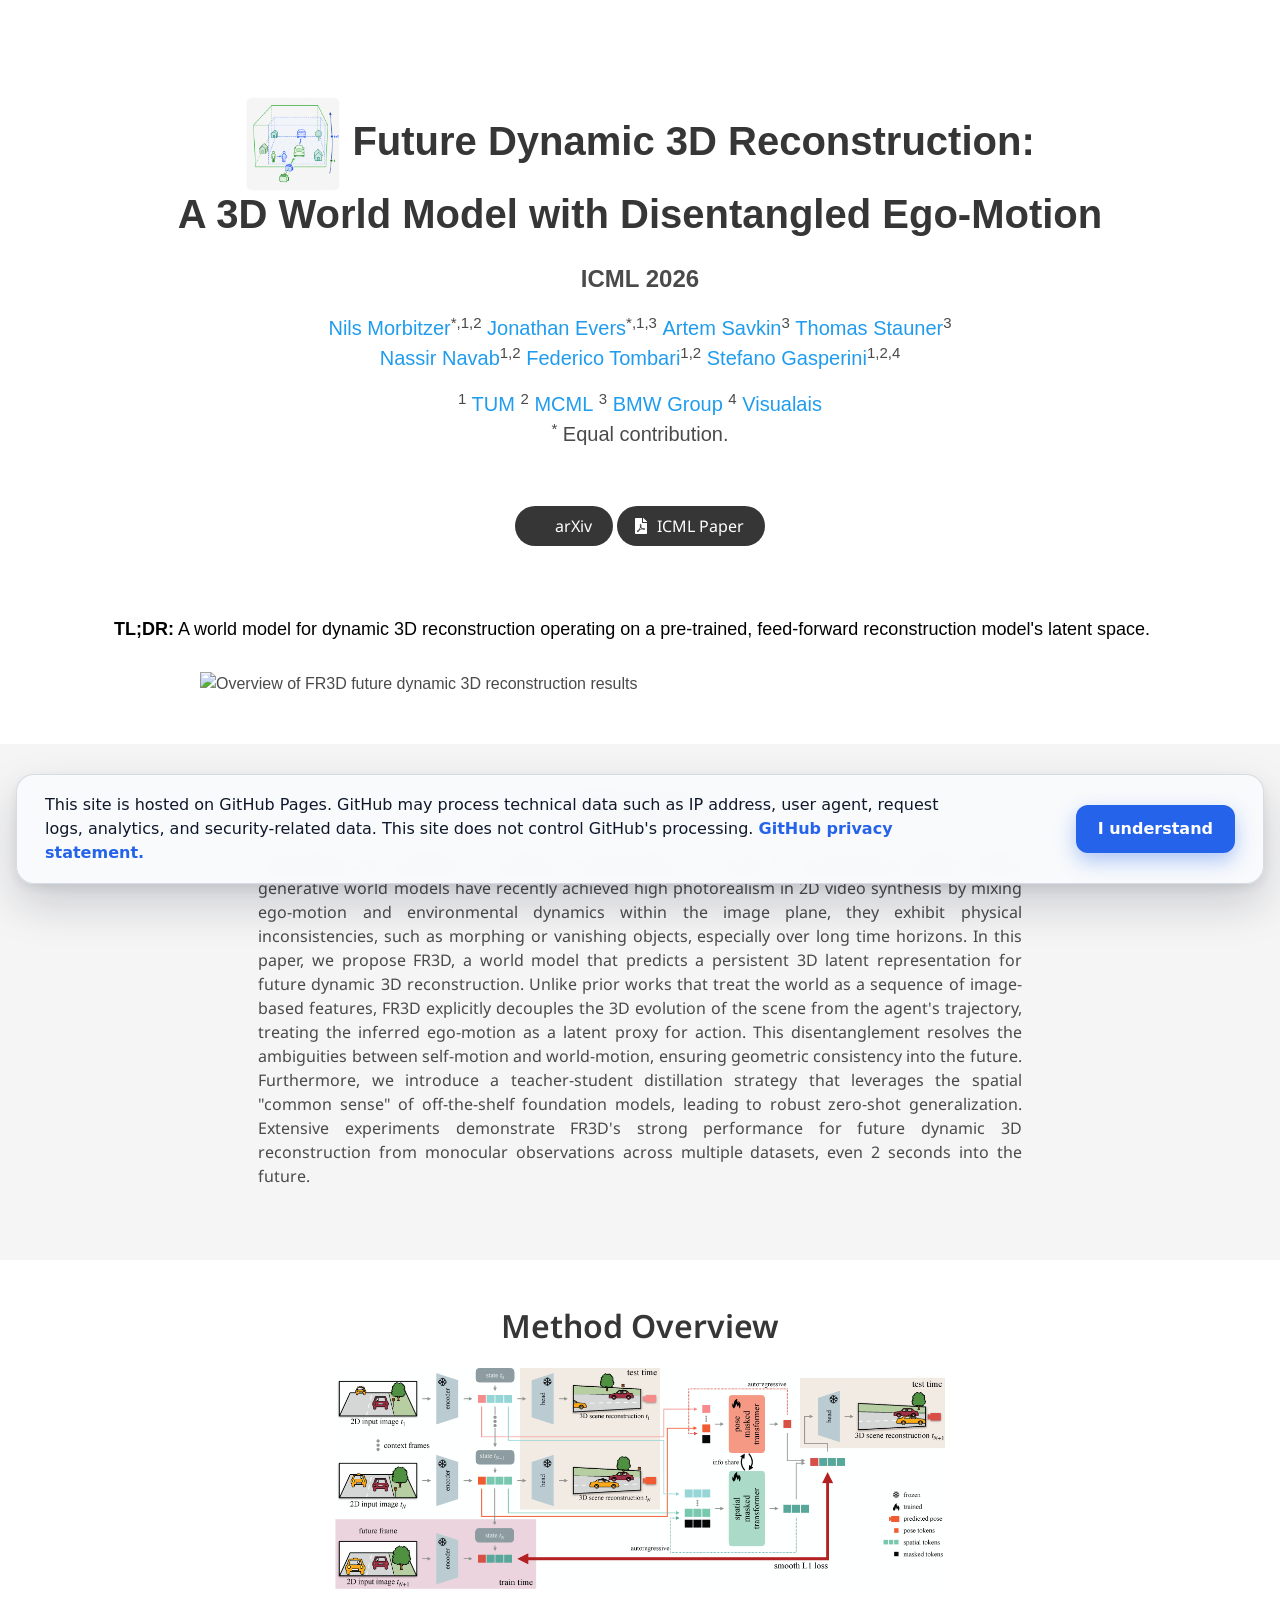
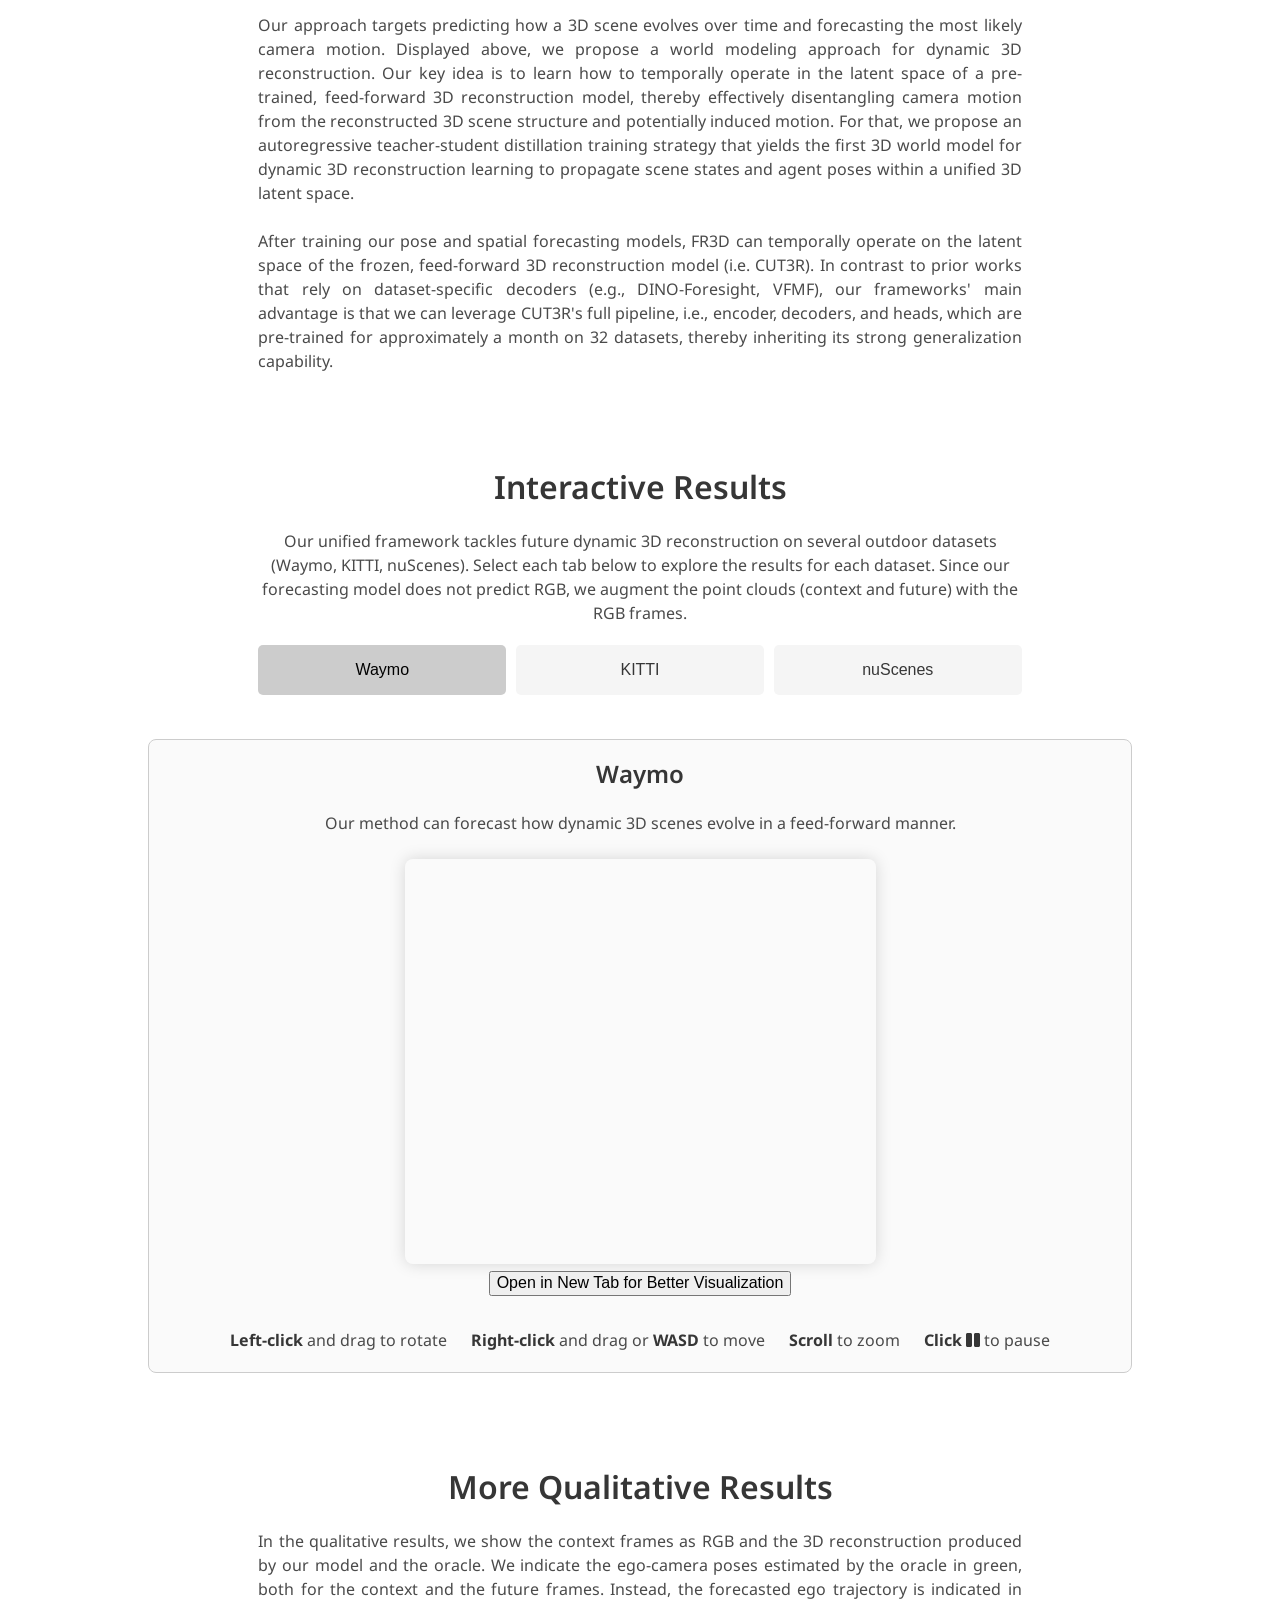
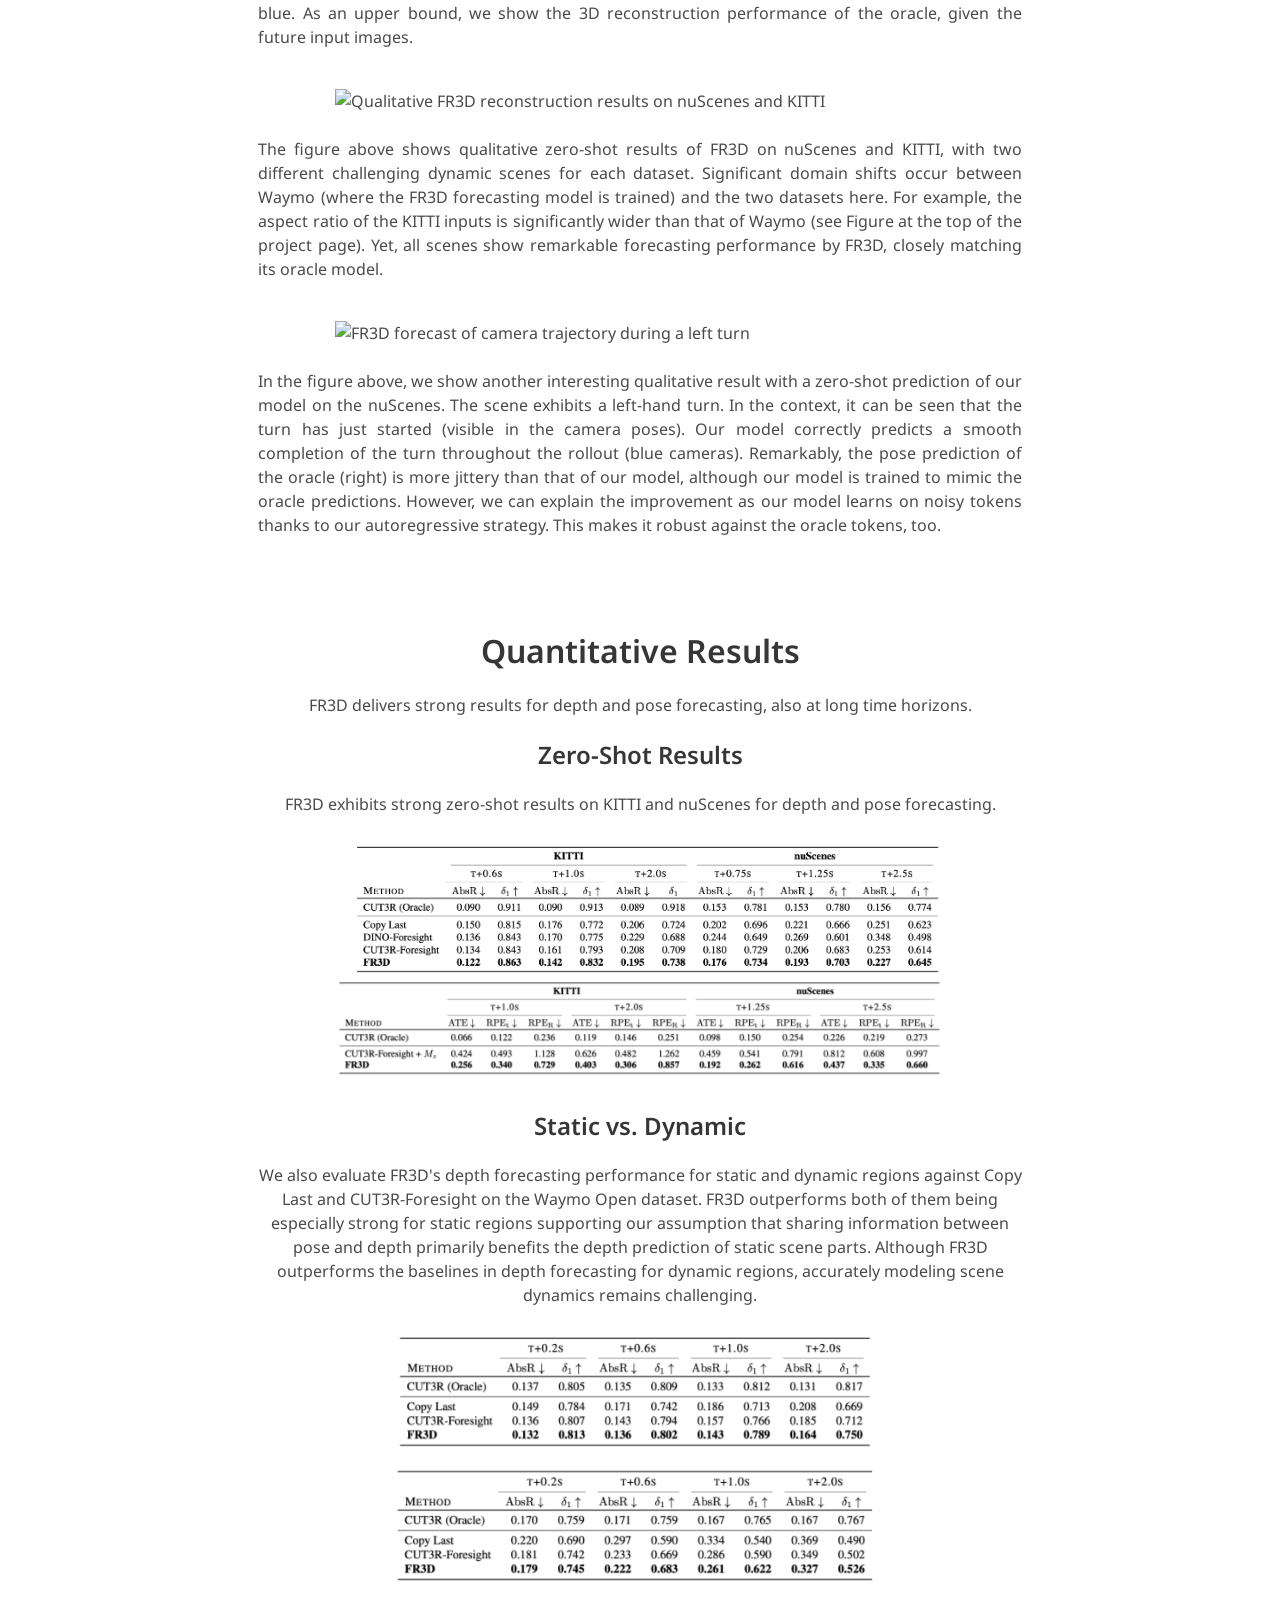
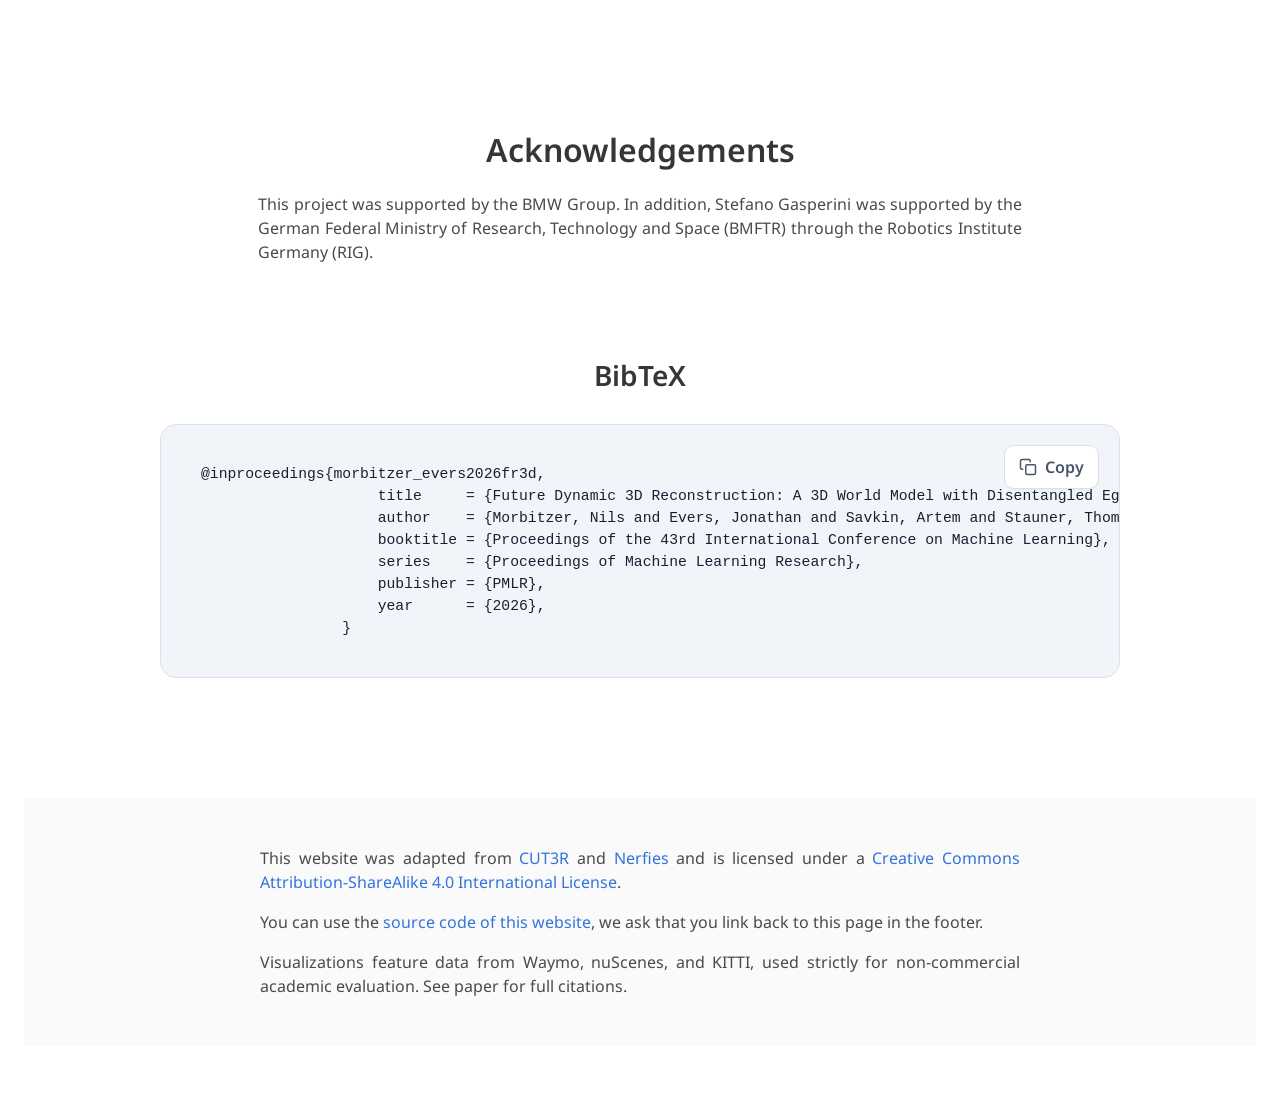
==== commit 5237671f: "Add arxiv link" ====
--- a/index.html
+++ b/index.html
@@ -591,15 +591,15 @@
                 <div class="publication-links mt-5">
                   <!-- arXiv -->
                   <span class="link-block">
-                    <a href="" class="button is-normal is-rounded is-light is-disabled" aria-disabled">
+                    <a href="http://arxiv.org/abs/2606.18250" class="button is-normal is-rounded is-dark">
                       <span class="icon"><i class="ai ai-arxiv"></i></span>
-                      <span>arXiv (coming soon)</span>
+                      <span>arXiv</span>
                     </a>
                   </span>
 
                   <!-- Paper -->
                   <span class="link-block">
-                    <a href="https://icml.cc/virtual/2026/poster/60566" class="button is-normal is-rounded is-light is-disabled" aria-disabled">
+                    <a href="https://icml.cc/virtual/2026/poster/60566" class="button is-normal is-rounded is-dark">
                       <span class="icon"><svg class="svg-inline--fa fa-file-pdf fa-w-12" aria-hidden="true" focusable="false" data-prefix="fas" data-icon="file-pdf" role="img" xmlns="http://www.w3.org/2000/svg" viewBox="0 0 384 512" data-fa-i2svg=""><path fill="currentColor" d="M181.9 256.1c-5-16-4.9-46.9-2-46.9 8.4 0 7.6 36.9 2 46.9zm-1.7 47.2c-7.7 20.2-17.3 43.3-28.4 62.7 18.3-7 39-17.2 62.9-21.9-12.7-9.6-24.9-23.4-34.5-40.8zM86.1 428.1c0 .8 13.2-5.4 34.9-40.2-6.7 6.3-29.1 24.5-34.9 40.2zM248 160h136v328c0 13.3-10.7 24-24 24H24c-13.3 0-24-10.7-24-24V24C0 10.7 10.7 0 24 0h200v136c0 13.2 10.8 24 24 24zm-8 171.8c-20-12.2-33.3-29-42.7-53.8 4.5-18.5 11.6-46.6 6.2-64.2-4.7-29.4-42.4-26.5-47.8-6.8-5 18.3-.4 44.1 8.1 77-11.6 27.6-28.7 64.6-40.8 85.8-.1 0-.1.1-.2.1-27.1 13.9-73.6 44.5-54.5 68 5.6 6.9 16 10 21.5 10 17.9 0 35.7-18 61.1-61.8 25.8-8.5 54.1-19.1 79-23.2 21.7 11.8 47.1 19.5 64 19.5 29.2 0 31.2-32 19.7-43.4-13.9-13.6-54.3-9.7-73.6-7.2zM377 105L279 7c-4.5-4.5-10.6-7-17-7h-6v128h128v-6.1c0-6.3-2.5-12.4-7-16.9zm-74.1 255.3c4.1-2.7-2.5-11.9-42.8-9 37.1 15.8 42.8 9 42.8 9z"></path></svg><!-- <i class="fas fa-file-pdf"></i> Font Awesome fontawesome.com --></span>
                       <span>ICML Paper</span>
                     </a>
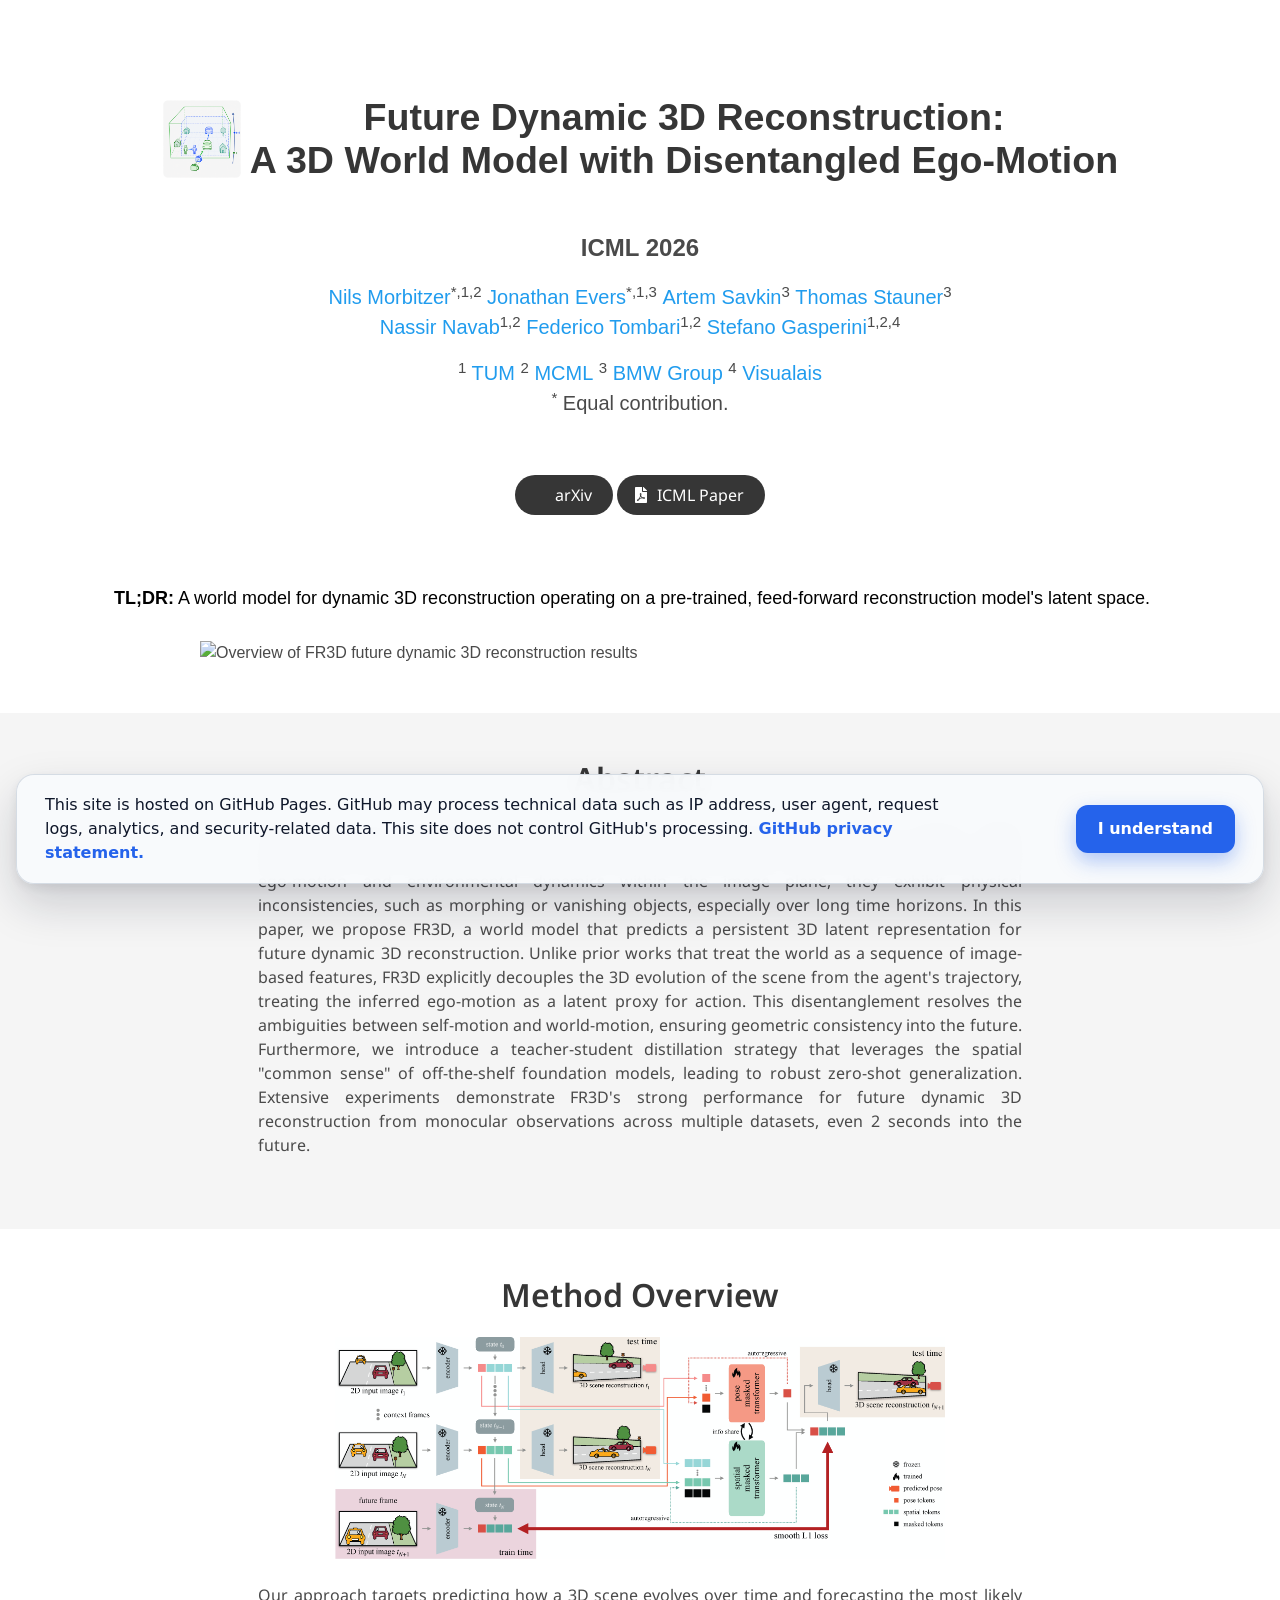
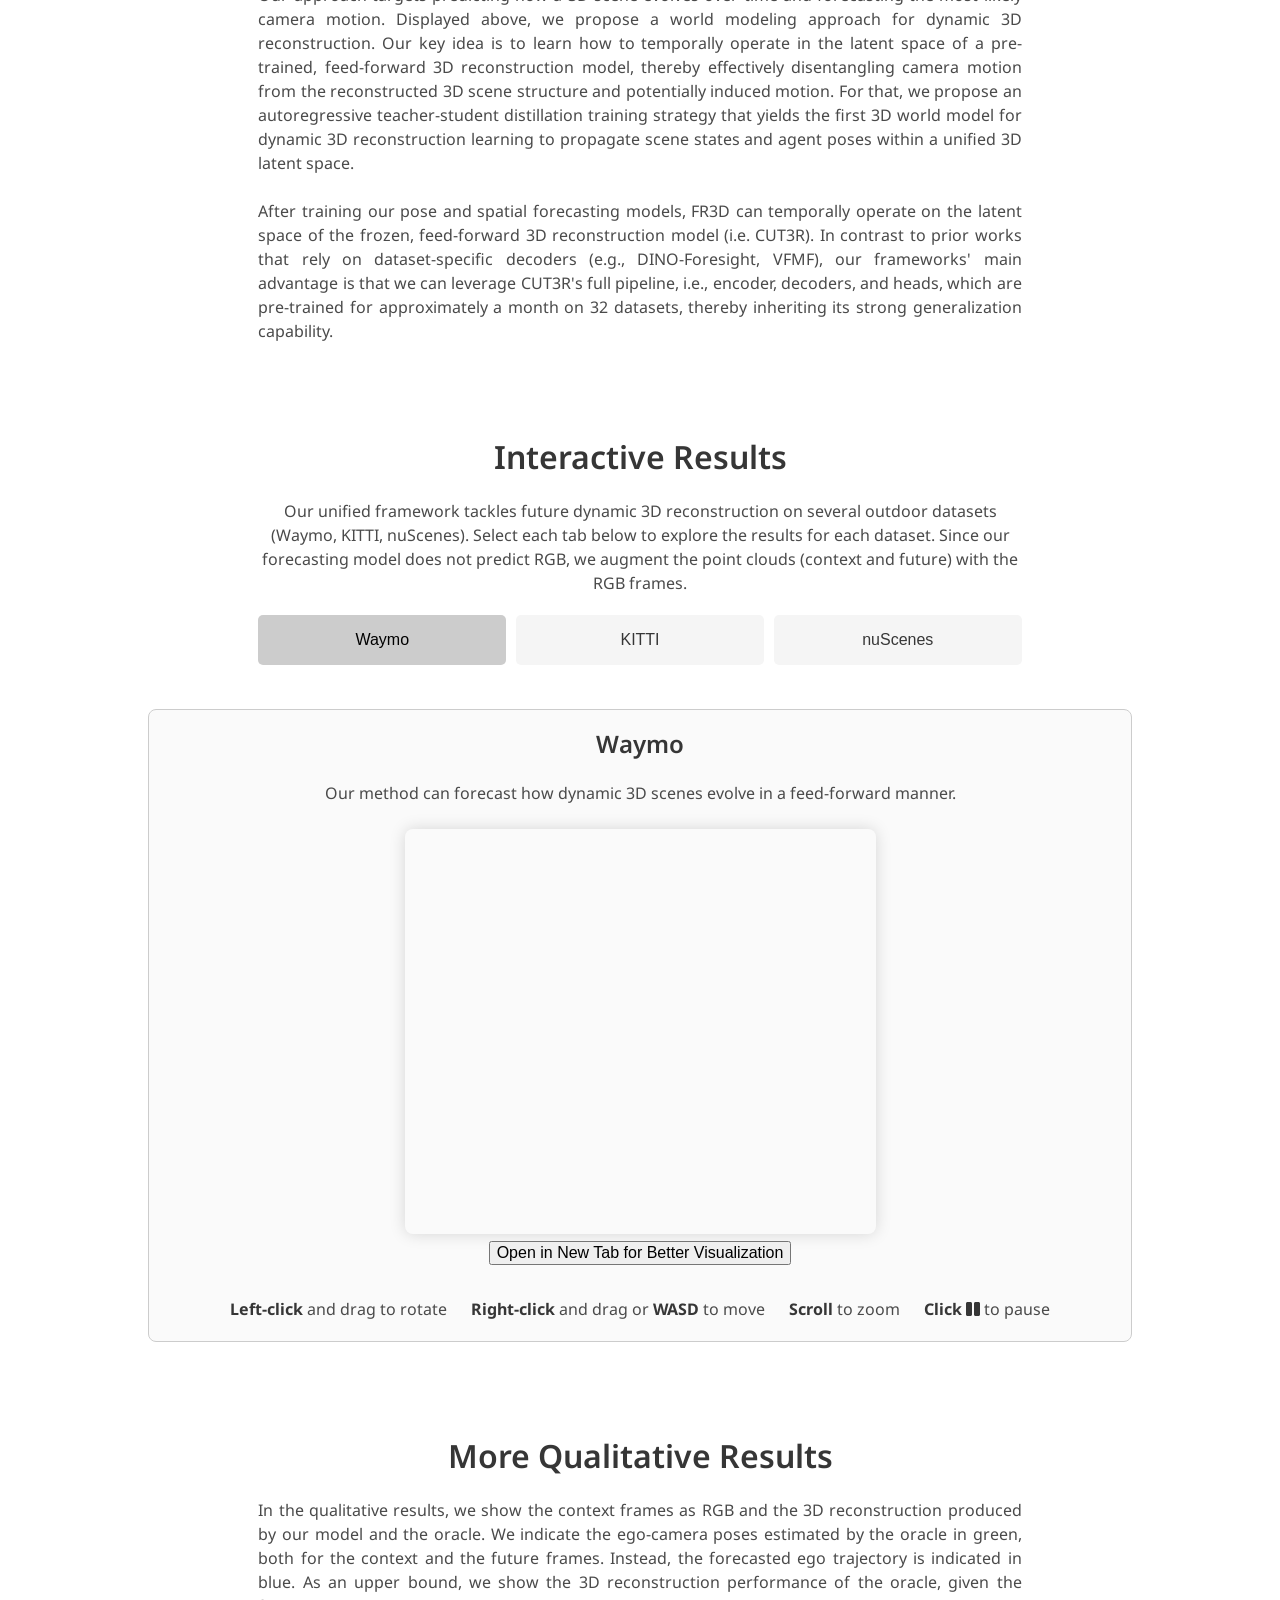
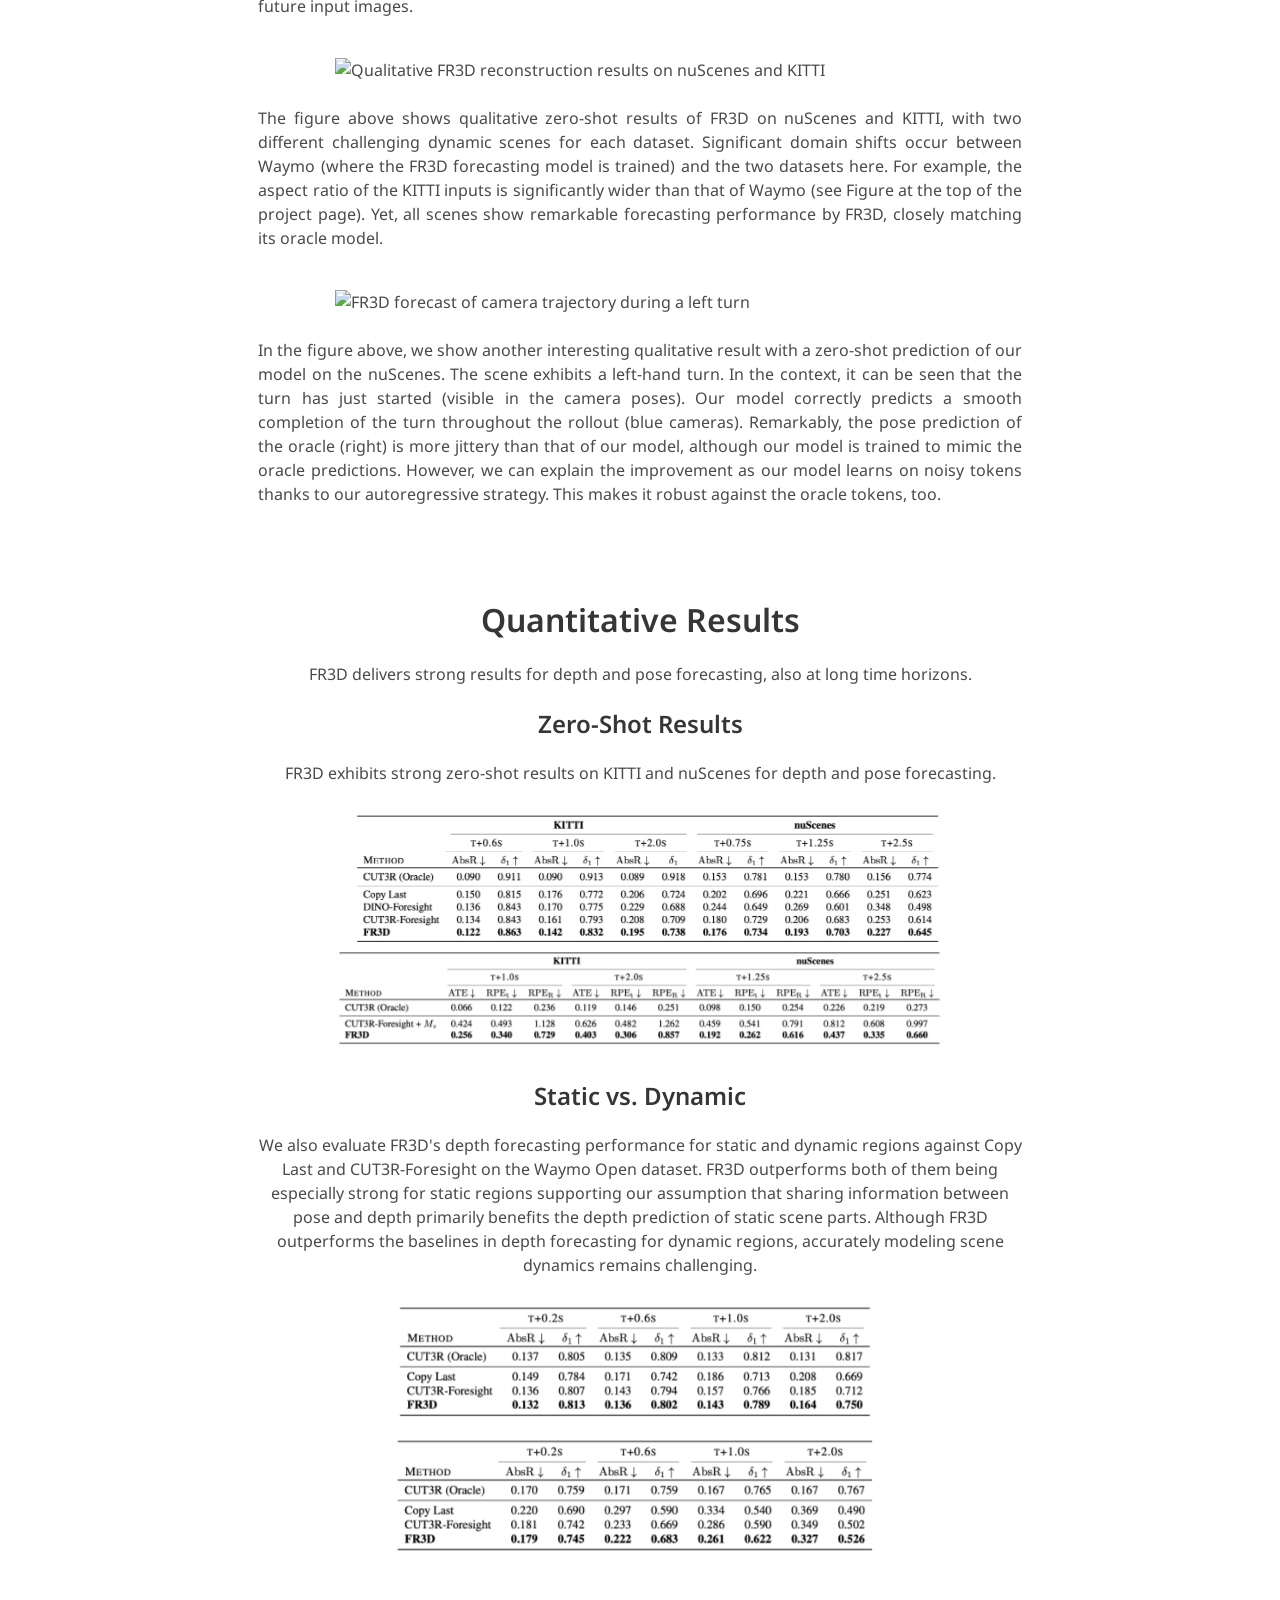
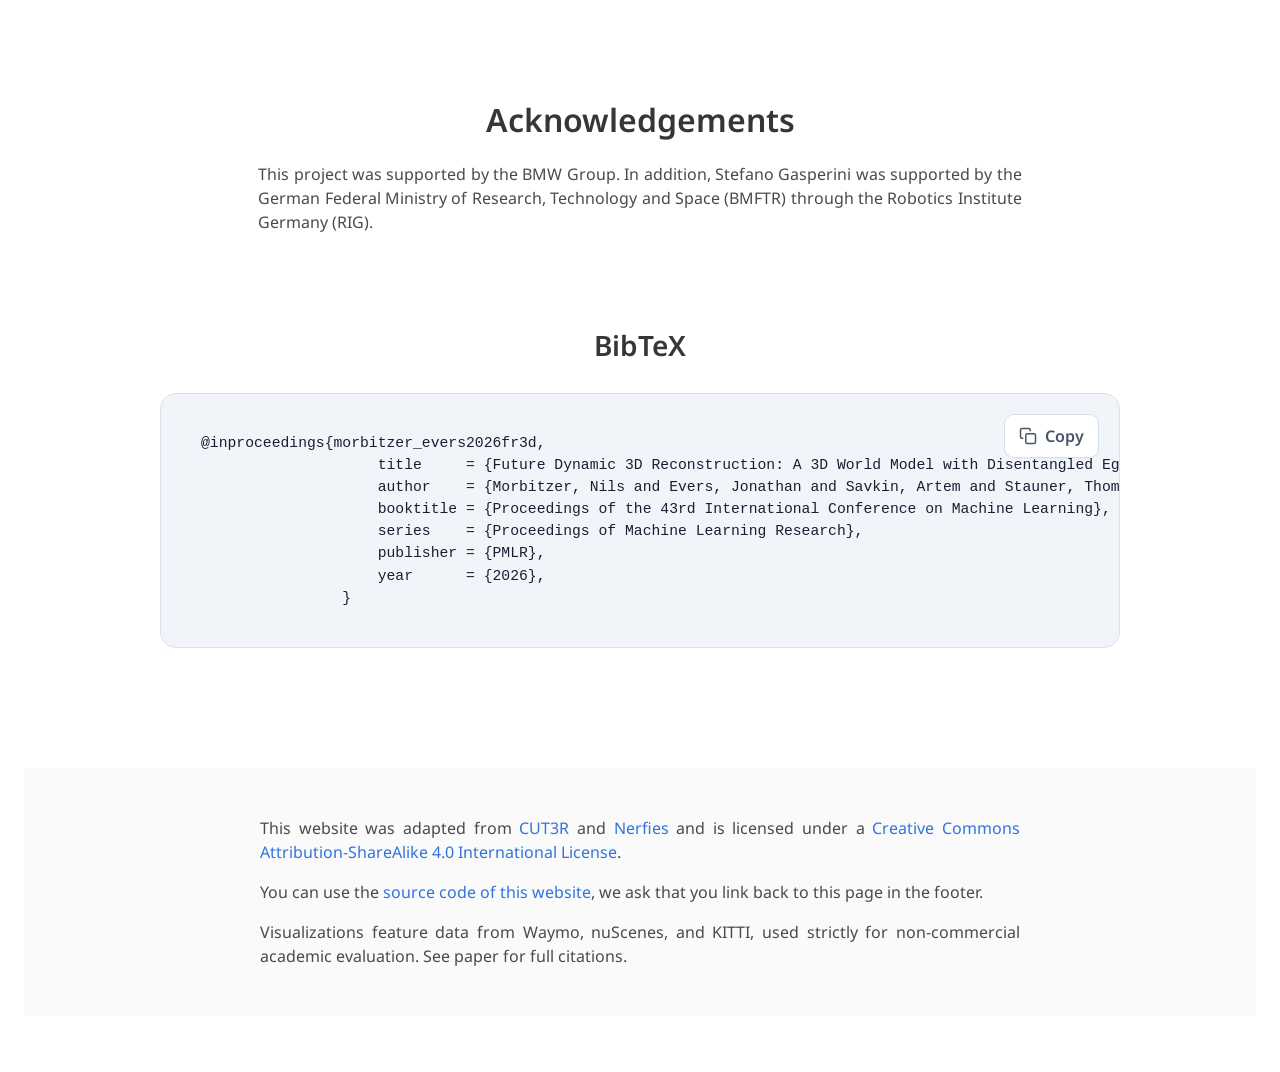
==== commit 0aa72735: "Fix title formatting problem" ====
--- a/index.html
+++ b/index.html
@@ -541,10 +541,9 @@
         <div class="container is-max-desktop">
           <div class="columns is-centered">
             <div class="column has-text-centered">
-                <h1 class="title is-2 publication-title" style="margin-bottom:0rem">
-                    <img src="https://fr3d-wm.github.io/static/images/icon.png" alt="FR3D logo"
-                        style="max-width: 96px; vertical-align: middle;">
-                    <strong>Future Dynamic 3D Reconstruction:<br>A 3D World Model with Disentangled Ego-Motion</strong>
+                <h1 class="title is-2 publication-title">
+                    <img class="publication-icon" src="https://fr3d-wm.github.io/static/images/icon.png" alt="" aria-hidden="true">
+                    <span class="publication-title-text">Future Dynamic 3D Reconstruction:<br>A 3D World Model with Disentangled Ego-Motion</span>
                 </h1>
 
             <div class="is-size-4 publication-authors">
--- a/static/css/index.css
+++ b/static/css/index.css
@@ -52,7 +52,45 @@
   }
   
   .publication-title {
+      display: flex;
+      flex-direction: row;
+      align-items: center;
+      justify-content: center;
+      gap: 0.5rem;
+      margin-bottom: 0;
       font-family: 'Google Sans', sans-serif;
+      font-weight: 600;
+      font-size: 2.35rem !important;
+      line-height: 1.15;
+  }
+
+  .publication-icon {
+      width: 80px;
+      max-width: 18vw;
+      height: auto;
+  }
+
+  .publication-title-text {
+      display: block;
+      max-width: none;
+      text-align: center;
+      white-space: nowrap;
+  }
+
+  @media (max-width: 768px) {
+      .publication-title {
+          gap: 0.65rem;
+          font-size: 1.65rem !important;
+          line-height: 1.2;
+      }
+
+      .publication-title-text {
+          white-space: normal;
+      }
+
+      .publication-icon {
+          width: 56px;
+      }
   }
   
   .publication-authors {
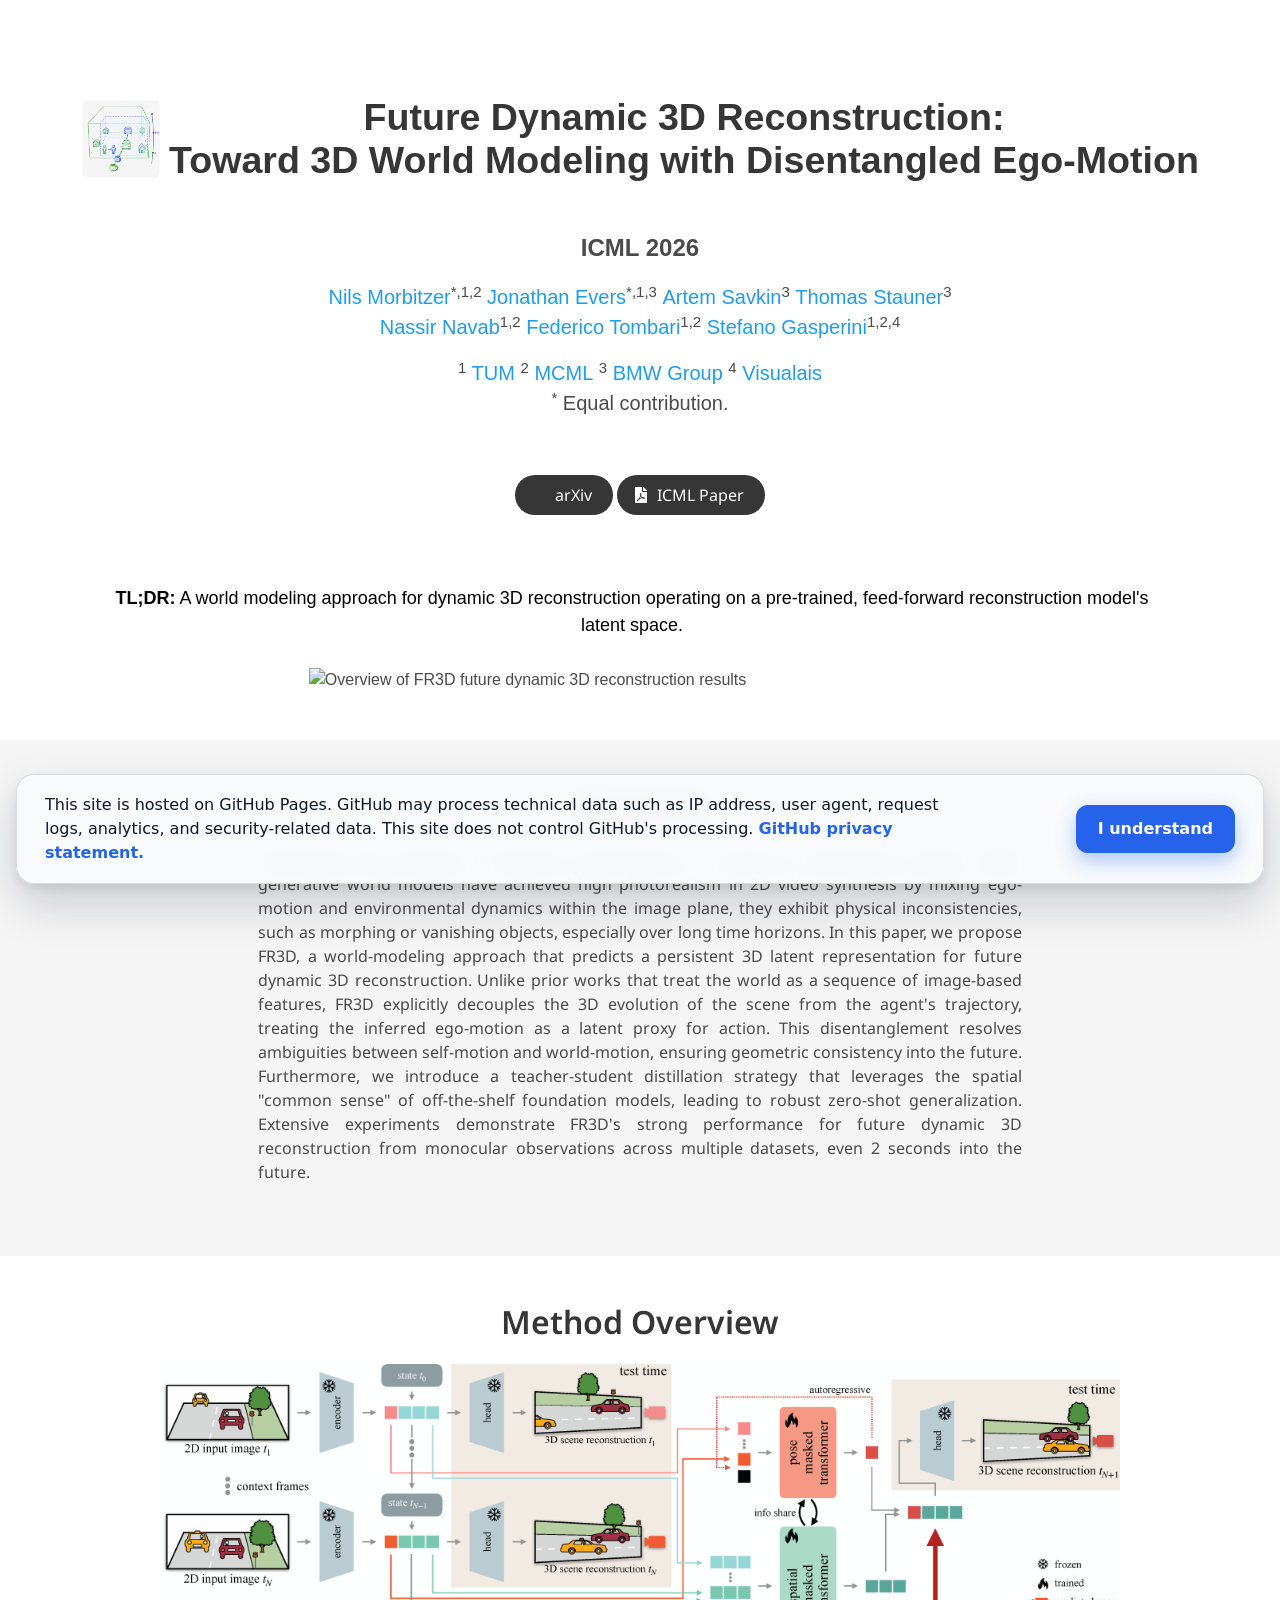
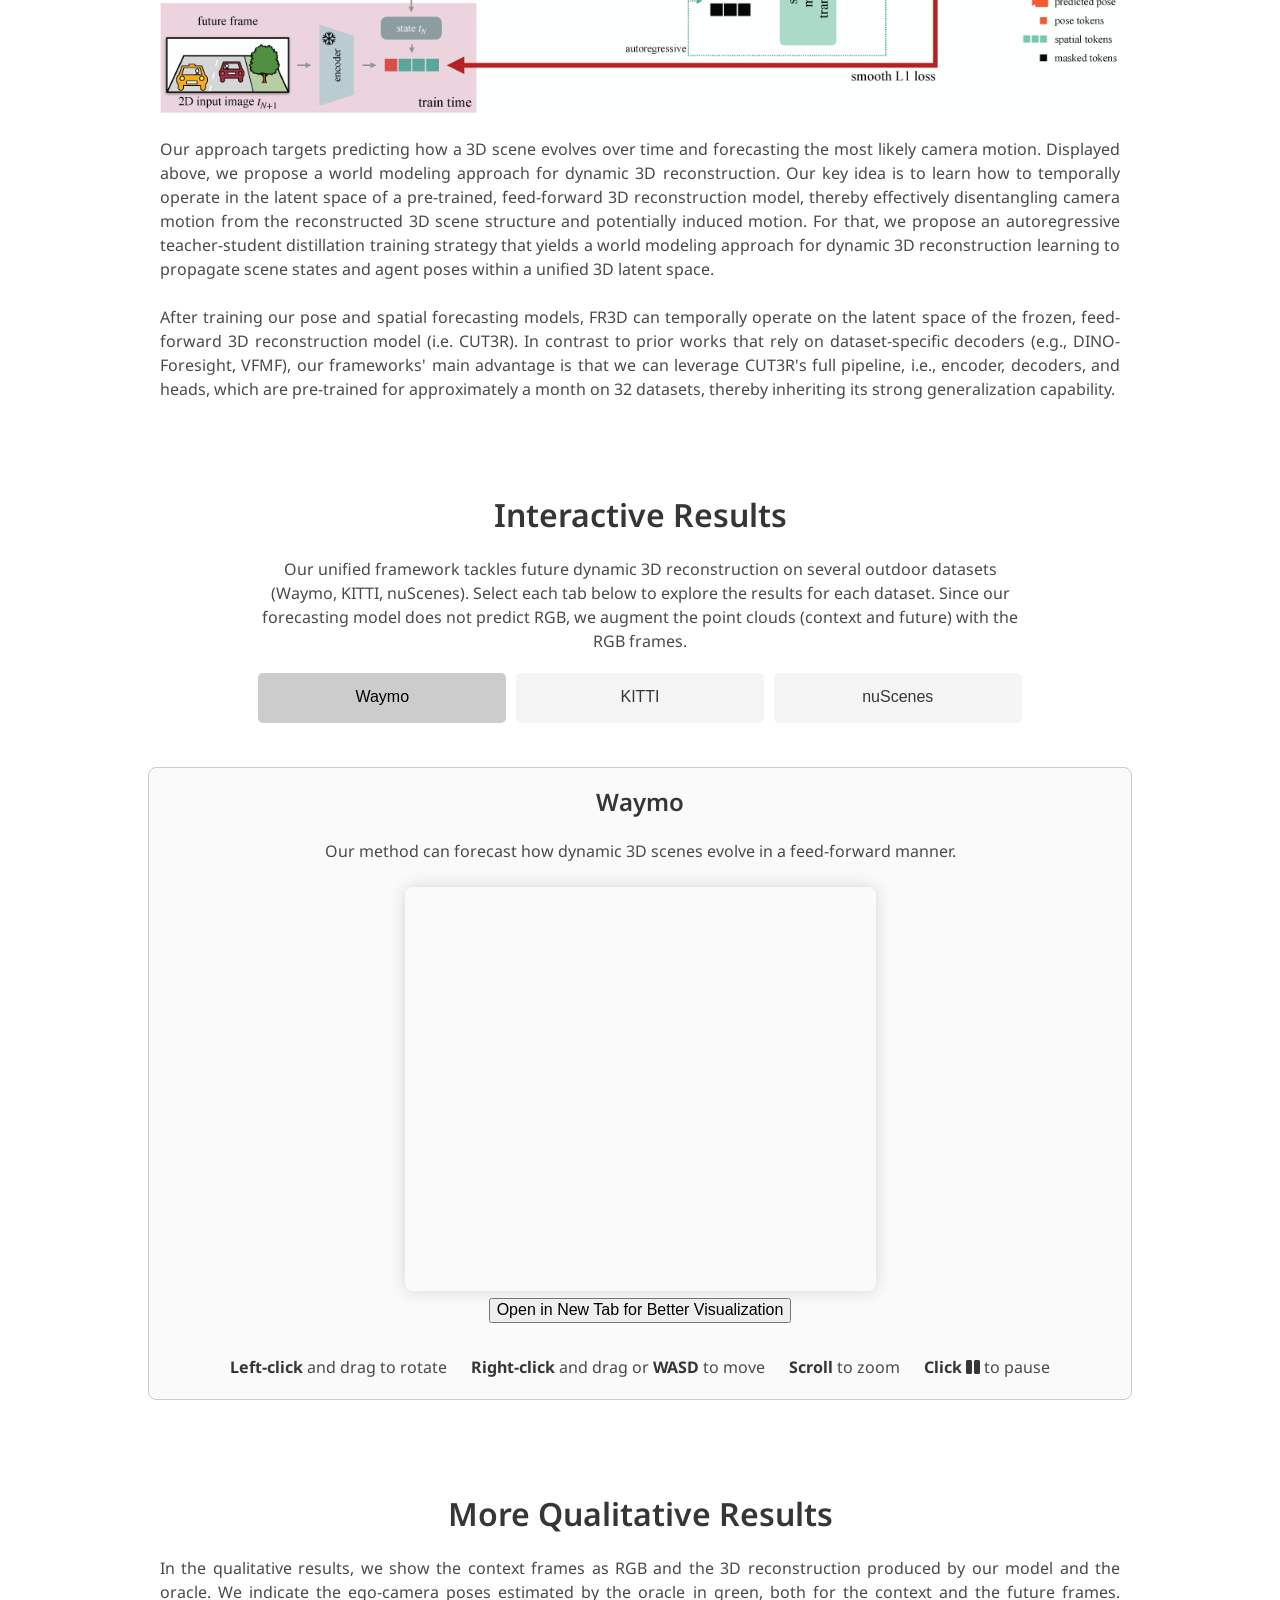
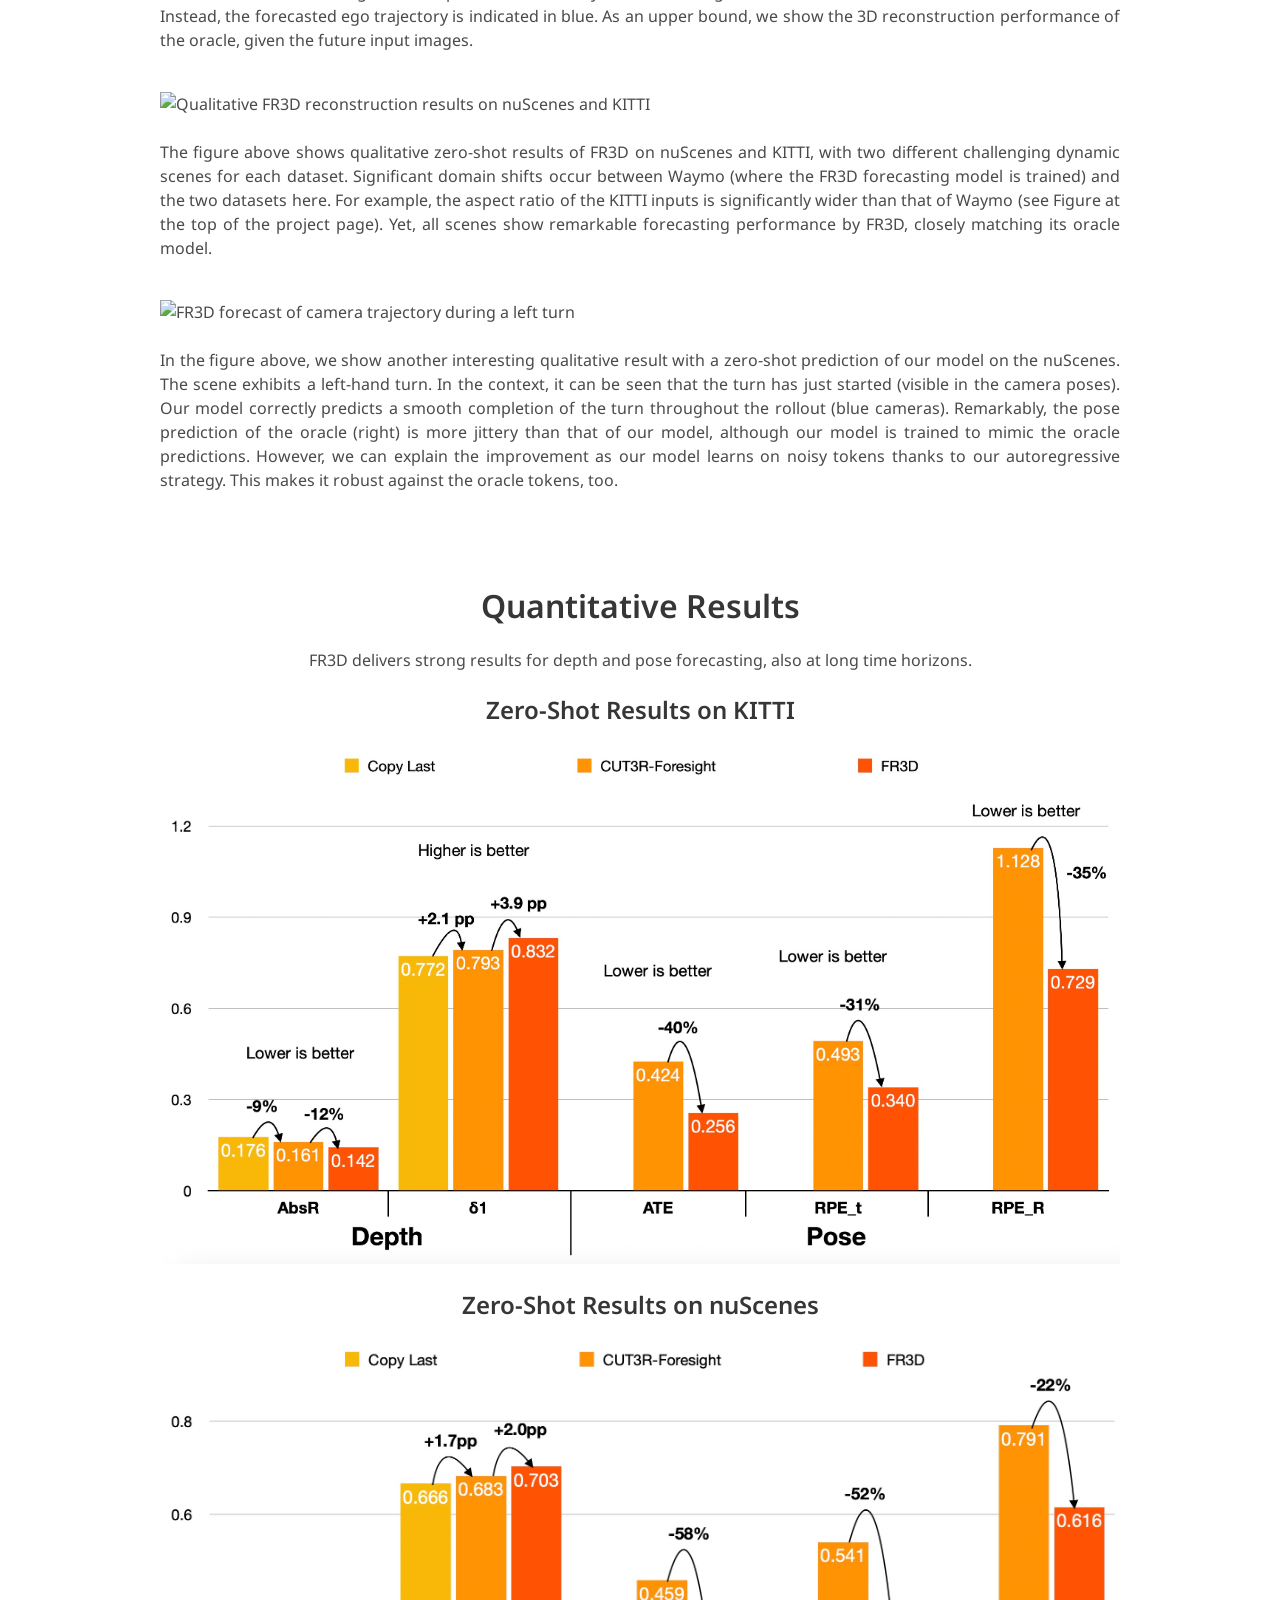
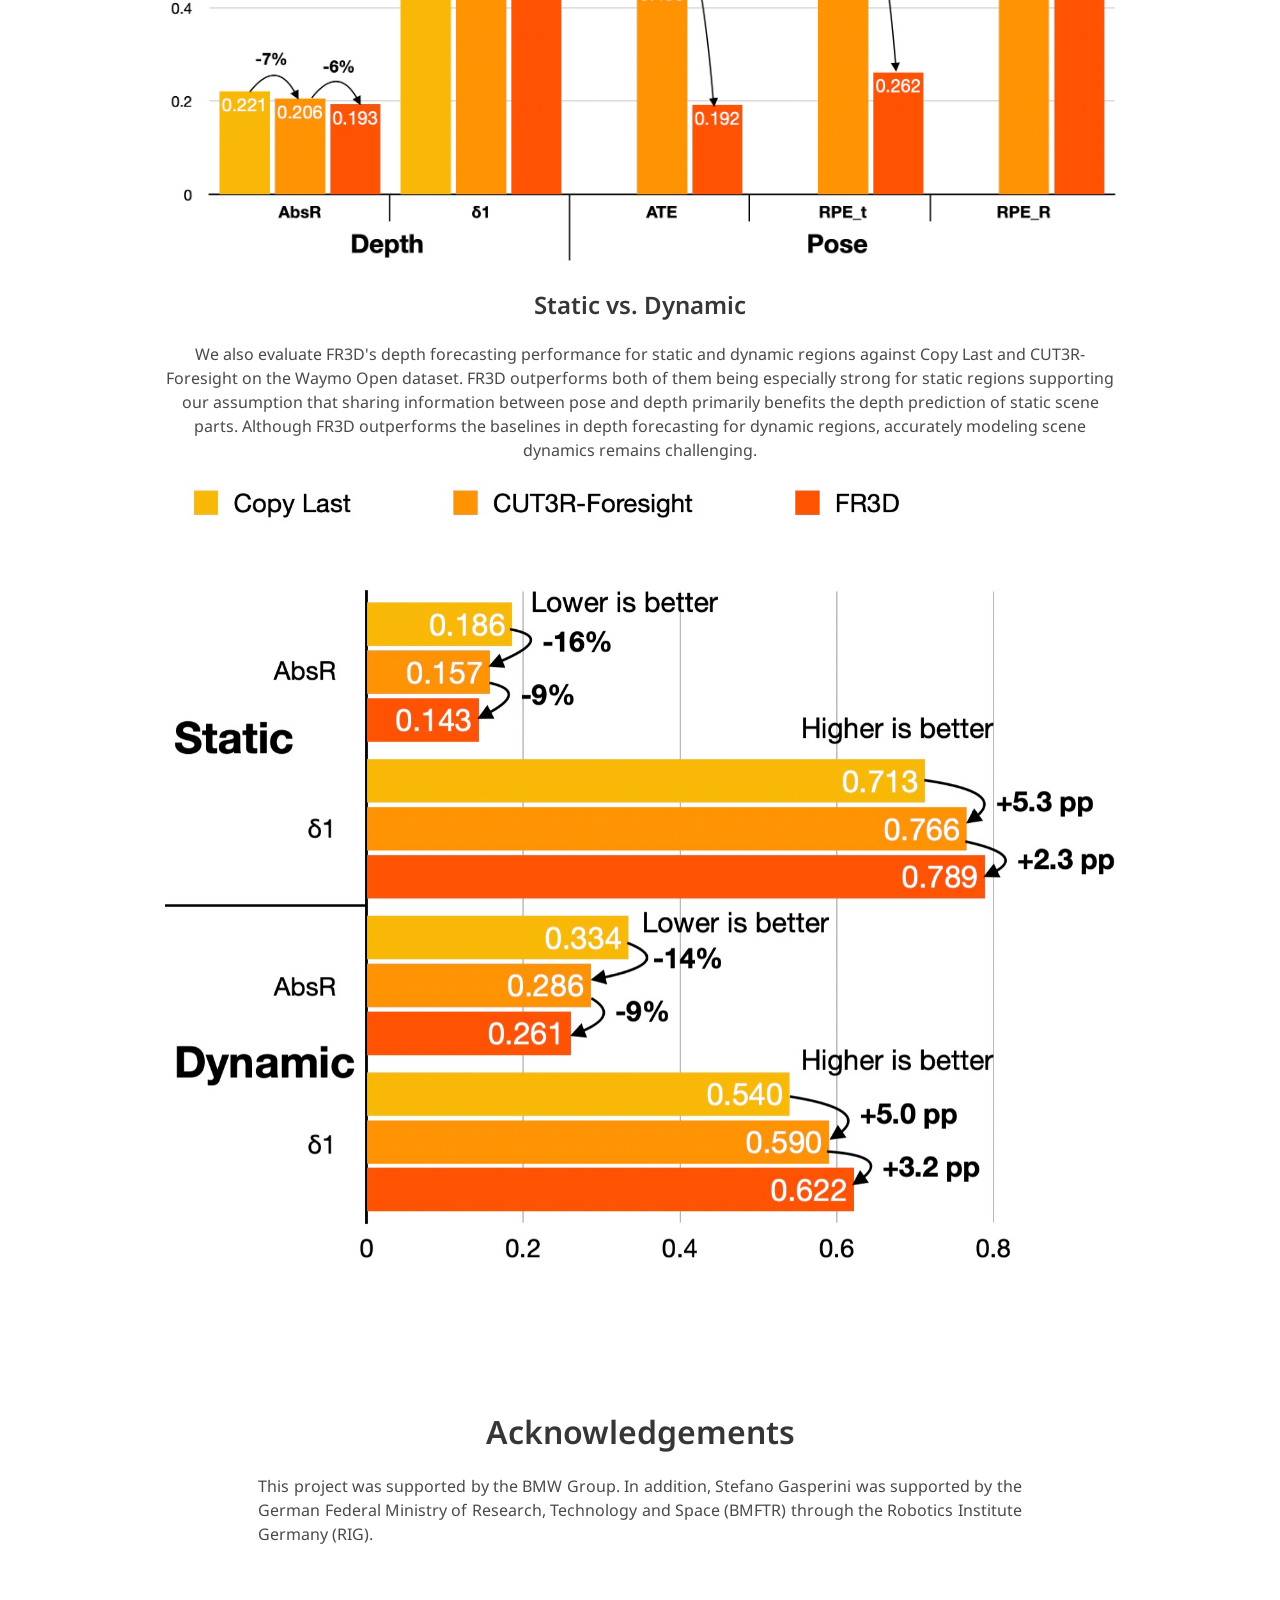
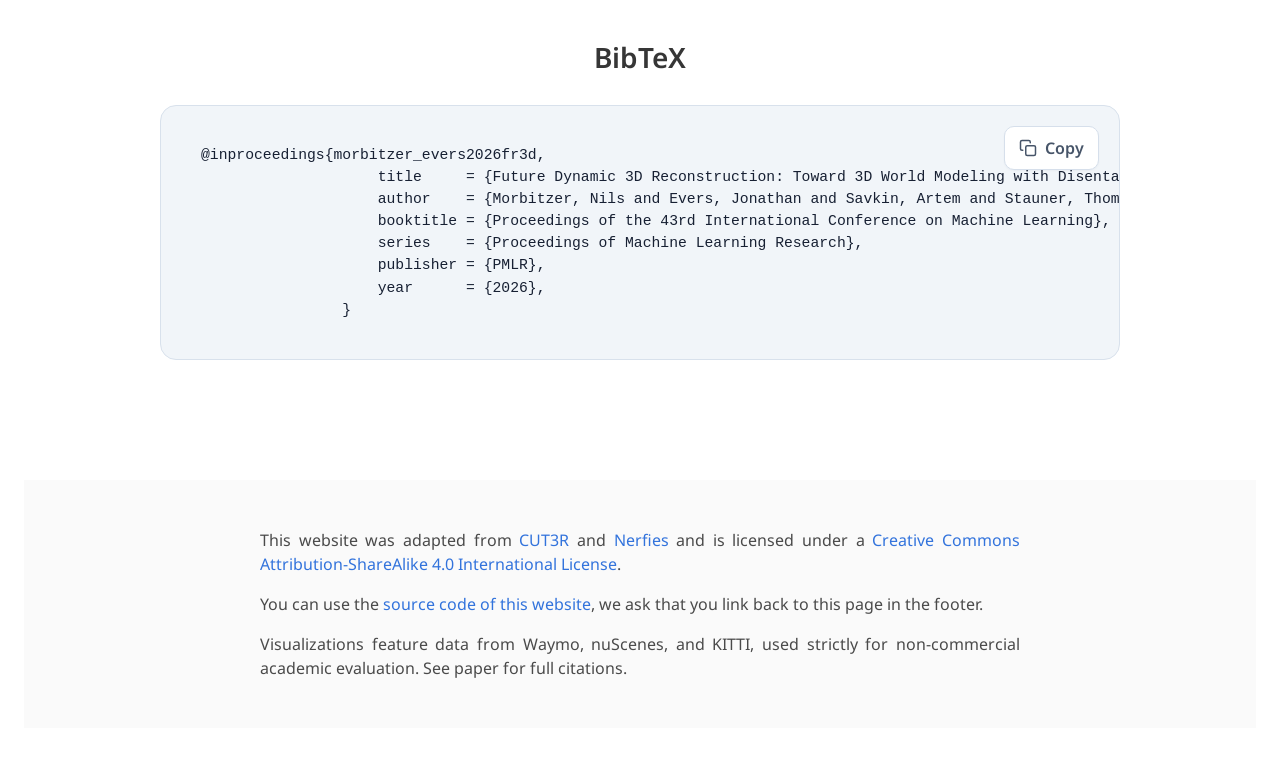
==== commit 45e10fd8: "Update project page" ====
--- a/index.html
+++ b/index.html
@@ -3,10 +3,10 @@
 
 <head>
     <meta charset="utf-8">
-    <meta name="description" content="A world model for dynamic 3D reconstruction operating on a pre-trained, feed-forward reconstruction model's latent space.">
+    <meta name="description" content="A world modeling approach for dynamic 3D reconstruction operating on a pre-trained, feed-forward reconstruction model's latent space.">
     <meta name="keywords" content="FR3D">
     <meta name="viewport" content="width=device-width, initial-scale=1">
-    <title>Future Dynamic 3D Reconstruction: A 3D World Model with Disentangled Ego-Motion</title>
+    <title>Future Dynamic 3D Reconstruction: Toward 3D World Modeling with Disentangled Ego-Motion</title>
 
     <link rel="icon" type="image/png" sizes="32x32" href="static/images/icon.png">
 
@@ -16,7 +16,7 @@
     <meta name="twitter:card" content="summary_large_image">
     <meta name="twitter:title" content="Future Dynamic 3D Reconstruction: A 3D World Model with Disentangled Ego-Motion">
     <meta name="twitter:description"
-        content="A world model for dynamic 3D reconstruction operating on a pre-trained, feed-forward reconstruction model's latent space.">
+        content="A world modeling approach for dynamic 3D reconstruction operating on a pre-trained, feed-forward reconstruction model's latent space.">
     <meta name="twitter:image" content="https://fr3d-wm.github.io/static/images/icon.png">
     <link href="https://fonts.googleapis.com/css?family=Google+Sans:400,600|Noto+Sans:400,600|Castoro:400,600"
         rel="stylesheet">
@@ -543,7 +543,7 @@
             <div class="column has-text-centered">
                 <h1 class="title is-2 publication-title">
                     <img class="publication-icon" src="https://fr3d-wm.github.io/static/images/icon.png" alt="" aria-hidden="true">
-                    <span class="publication-title-text">Future Dynamic 3D Reconstruction:<br>A 3D World Model with Disentangled Ego-Motion</span>
+                    <span class="publication-title-text">Future Dynamic 3D Reconstruction:<br>Toward 3D World Modeling with Disentangled Ego-Motion</span>
                 </h1>
 
             <div class="is-size-4 publication-authors">
@@ -621,13 +621,13 @@
                         <div class="notification is-centered is-info is-rounded"
                             style="text-align: center; padding-bottom: 5px; padding-top: 5px; background-color: #ffffff;">
                             <h6 style="text-align: center; color:rgb(0, 0, 0); font-size: 18px">
-                                <strong>TL;DR:</strong> A world model for dynamic 3D reconstruction operating on a pre-trained, feed-forward reconstruction model's latent space.
+                                <strong>TL;DR:</strong> A world modeling approach for dynamic 3D reconstruction operating on a pre-trained, feed-forward reconstruction model's latent space.
                             </h6>
                         </div>
                         <div>
                             <img src="https://fr3d-wm.github.io/static/images/teaser.png"
                                 alt="Overview of FR3D future dynamic 3D reconstruction results"
-                                class="blend-img-background center-image" width="80%" loading="lazy" />
+                                class="blend-img-background center-image" width="60%" loading="lazy" />
                         </div>
                     </div>
                 </div>
@@ -648,11 +648,11 @@
                     <h2 class="title is-3">Abstract</h2>
                     <div class="content has-text-justified">
                         <p>
-                            Forecasting the evolution of dynamic environments is crucial for autonomous agents.
-                            While generative world models have recently achieved high photorealism in 2D video synthesis by mixing ego-motion and environmental dynamics within the image plane, they exhibit physical inconsistencies, such as morphing or vanishing objects, especially over long time horizons.
-                            In this paper, we propose FR3D, a world model that predicts a persistent 3D latent representation for future dynamic 3D reconstruction.
+                            Forecasting the evolution of dynamic environments is crucial for autonomous agents. 
+                            While generative world models have achieved high photorealism in 2D video synthesis by mixing ego-motion and environmental dynamics within the image plane, they exhibit physical inconsistencies, such as morphing or vanishing objects, especially over long time horizons.
+                            In this paper, we propose FR3D, a world-modeling approach that predicts a persistent 3D latent representation for future dynamic 3D reconstruction.
                             Unlike prior works that treat the world as a sequence of image-based features, FR3D explicitly decouples the 3D evolution of the scene from the agent's trajectory, treating the inferred ego-motion as a latent proxy for action.
-                            This disentanglement resolves the ambiguities between self-motion and world-motion, ensuring geometric consistency into the future.
+                            This disentanglement resolves ambiguities between self-motion and world-motion, ensuring geometric consistency into the future.
                             Furthermore, we introduce a teacher-student distillation strategy that leverages the spatial "common sense" of off-the-shelf foundation models, leading to robust zero-shot generalization.
                             Extensive experiments demonstrate FR3D's strong performance for future dynamic 3D reconstruction from monocular observations across multiple datasets, even 2 seconds into the future.
                         </p>
@@ -665,20 +665,20 @@
     <section class="section">
         <div class="container is-max-desktop">
             <div class="columns is-centered has-text-centered">
-                <div class="column is-four-fifths">
+                <div class="column is-full">
                     <h2 class="title is-3">Method Overview</h2>
                     <div class="content has-text-centered">
                         <div>
                             <img src="https://fr3d-wm.github.io/static/images/framework.png"
                                 alt="Overview of the FR3D architecture and forecasting pipeline"
-                                class="blend-img-background center-image" width="80%" loading="lazy" />
+                                class="blend-img-background center-image" width="100%" loading="lazy" />
                         </div>
                         <br>
                         <div class="content has-text-justified">
                             <p>
                                 Our approach targets predicting how a 3D scene evolves over time and forecasting the most likely camera motion. Displayed above, we propose a world modeling approach for dynamic 3D reconstruction.
                                 Our key idea is to learn how to temporally operate in the latent space of a pre-trained, feed-forward 3D reconstruction model, thereby effectively disentangling camera motion from the reconstructed 3D scene structure and potentially induced motion.
-                                For that, we propose an autoregressive teacher-student distillation training strategy that yields the first 3D world model for dynamic 3D reconstruction learning to propagate scene states and agent poses within a unified 3D latent space.
+                                For that, we propose an autoregressive teacher-student distillation training strategy that yields a world modeling approach for dynamic 3D reconstruction learning to propagate scene states and agent poses within a unified 3D latent space.
                             </p>
                         </div>
 
@@ -872,7 +872,7 @@
     <section class="section">
         <div class="container is-max-desktop">
             <div class="columns is-centered has-text-centered">
-                <div class="column is-four-fifths">
+                <div class="column is-full">
                     <h2 class="title is-3">More Qualitative Results</h2>
                     <div class="content has-text-centered">
                         <div class="content has-text-justified">
@@ -886,7 +886,7 @@
                             <div>
                                 <img src="https://fr3d-wm.github.io/static/images/qualitatives.png"
                                     alt="Qualitative FR3D reconstruction results on nuScenes and KITTI"
-                                    class="blend-img-background center-image" width="80%" loading="lazy" />
+                                    class="blend-img-background center-image" width="100%" loading="lazy" />
                             </div>
                             <br>
                             <p>
@@ -899,7 +899,7 @@
                             <div>
                                 <img src="https://fr3d-wm.github.io/static/images/turn.png"
                                     alt="FR3D forecast of camera trajectory during a left turn"
-                                    class="blend-img-background center-image" width="80%" loading="lazy" />
+                                    class="blend-img-background center-image" width="100%" loading="lazy" />
                             </div>
                             <br>
                             <p>
@@ -920,7 +920,7 @@
     <section class="section">
         <div class="container is-max-desktop">
             <div class="columns is-centered has-text-centered">
-                <div class="column is-four-fifths">
+                <div class="column is-full">
                     <h2 class="title is-3">Quantitative Results</h2>
                     <div class="content has-text-centered">
                         <p>
@@ -928,21 +928,17 @@
                         </p>
                     </div>
                     <div class="content has-text-centered">
-                        <h2 class="title is-4" id="zero-shot-results">Zero-Shot Results</h2>
-                        <div class="content has-text-centered">
-                            <p>
-                                FR3D exhibits strong zero-shot results on KITTI and nuScenes for depth and pose forecasting.
-                            </p>
-                        </div>
+                        <h2 class="title is-4" id="zero-shot-results">Zero-Shot Results on KITTI</h2>
                         <div>
-                            <img src="https://fr3d-wm.github.io/static/images/quantitatives_zero_shot_depth_med.png"
+                            <img src="https://fr3d-wm.github.io/static/images/quantitatives_kitti.jpg"
                                 alt="Quantitative zero-shot depth forecasting results on KITTI and nuScenes"
-                                class="blend-img-background center-image" width="80%" loading="lazy" />
-                        </div>
+                                class="blend-img-background center-image" width="100%" loading="lazy" />
+                        </div>
+                        <h2 class="title is-4" id="zero-shot-results">Zero-Shot Results on nuScenes</h2>
                         <div>
-                            <img src="https://fr3d-wm.github.io/static/images/quantitatives_zero_shot_pose_sim.png"
+                            <img src="https://fr3d-wm.github.io/static/images/quantitatives_nuscenes.jpg"
                                 alt="Quantitative zero-shot pose forecasting results on KITTI and nuScenes"
-                                class="blend-img-background center-image" width="80%" loading="lazy" />
+                                class="blend-img-background center-image" width="100%" loading="lazy" />
                         </div>
                         <h2 class="title is-4" id="static-dynamic-results">Static vs. Dynamic</h2>
                         <div class="content has-text-centered">
@@ -953,14 +949,9 @@
                             </p>
                         </div>
                         <div>
-                            <img src="https://fr3d-wm.github.io/static/images/quantitatives_zero_shot_depth_med_static.png"
-                                alt="Depth forecasting comparison for static regions on Waymo"
-                                class="blend-img-background center-image" width="80%" loading="lazy" />
-                        </div>
-                        <div>
-                            <img src="https://fr3d-wm.github.io/static/images/quantitatives_zero_shot_depth_med_dynamic.png"
-                                alt="Depth forecasting comparison for dynamic regions on Waymo"
-                                class="blend-img-background center-image" width="80%" loading="lazy" />
+                            <img src="https://fr3d-wm.github.io/static/images/quantitatives_static_vs_dynamic_waymo.jpg"
+                                alt="Depth forecasting comparison for static and dynamic regions on Waymo"
+                                class="blend-img-background center-image" width="100%" loading="lazy" />
                         </div>
                     </div>
                 </div>
@@ -998,7 +989,7 @@
                 </button>
 
                 <pre class="static-bib"><code>@inproceedings{morbitzer_evers2026fr3d,
-                    title     = {Future Dynamic 3D Reconstruction: A 3D World Model with Disentangled Ego-Motion},
+                    title     = {Future Dynamic 3D Reconstruction: Toward 3D World Modeling with Disentangled Ego-Motion},
                     author    = {Morbitzer, Nils and Evers, Jonathan and Savkin, Artem and Stauner, Thomas and Navab, Nassir and Tombari, Federico and Gasperini, Stefano},
                     booktitle = {Proceedings of the 43rd International Conference on Machine Learning},
                     series    = {Proceedings of Machine Learning Research},
